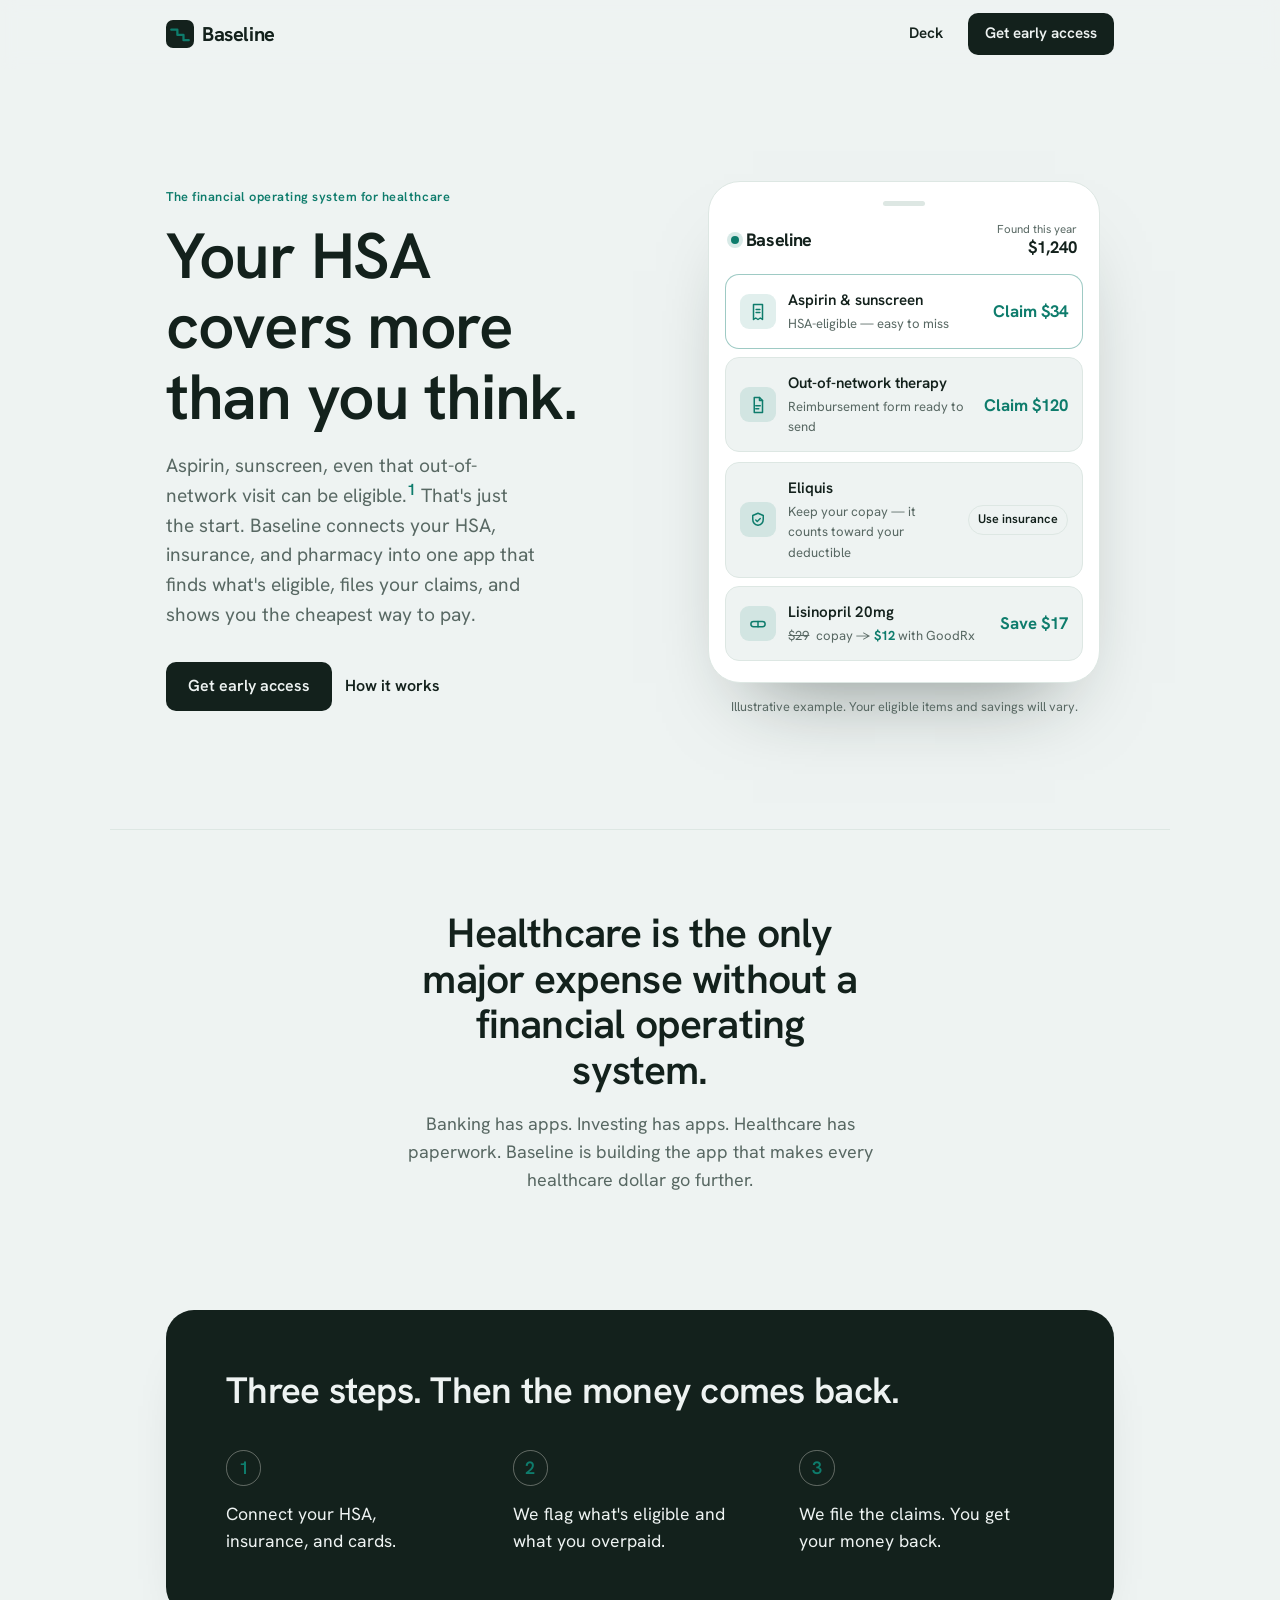
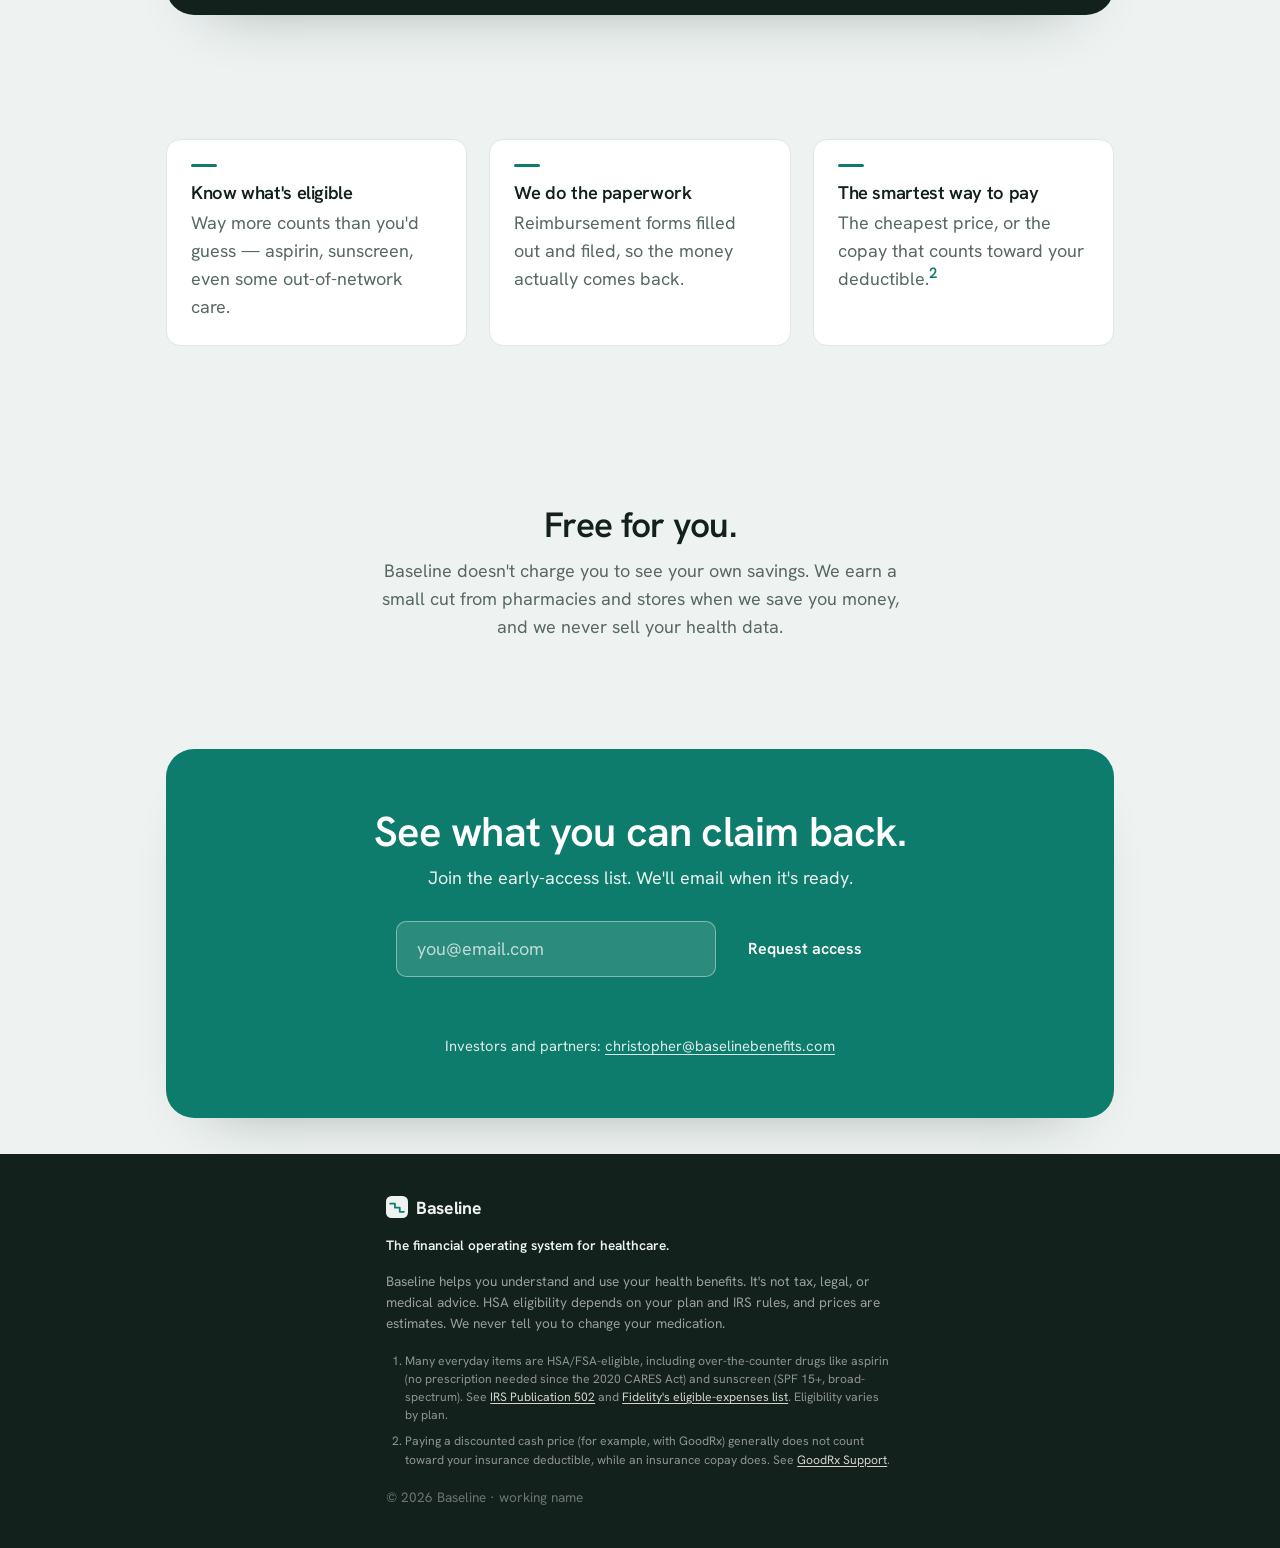
==== index.html @ b7b2441a "Add GA4 + Microsoft Clarity (home + deck) with event tracking (sign_up, cta_click, slide_view, deck_" ====
<!DOCTYPE html>
<html lang="en">
<head>
  <meta charset="UTF-8" />
  <meta name="viewport" content="width=device-width, initial-scale=1.0" />

  <!-- Google Analytics (GA4) -->
  <script async src="https://www.googletagmanager.com/gtag/js?id=G-0JN7B5VVE1"></script>
  <script>
    window.dataLayer = window.dataLayer || [];
    function gtag(){dataLayer.push(arguments);}
    gtag('js', new Date());
    gtag('config', 'G-0JN7B5VVE1');
  </script>
  <!-- Microsoft Clarity -->
  <script type="text/javascript">
    (function(c,l,a,r,i,t,y){
      c[a]=c[a]||function(){(c[a].q=c[a].q||[]).push(arguments)};
      t=l.createElement(r);t.async=1;t.src="https://www.clarity.ms/tag/"+i;
      y=l.getElementsByTagName(r)[0];y.parentNode.insertBefore(t,y);
    })(window, document, "clarity", "script", "xdabrymzb3");
  </script>

  <title>Baseline — The Financial Operating System for Healthcare</title>
  <meta name="description" content="Healthcare is the only major expense without a financial operating system. Baseline connects your HSA, insurance, and pharmacy to find what's eligible, file your claims, and show you the cheapest way to pay." />
  <meta name="theme-color" content="#13211C" />
  <meta property="og:title" content="Baseline — The Financial Operating System for Healthcare" />
  <meta property="og:description" content="Your HSA covers more than you think. Baseline makes every healthcare dollar go further." />
  <meta property="og:type" content="website" />
  <meta property="og:url" content="https://baselinebenefits.com" />
  <link rel="canonical" href="https://baselinebenefits.com" />

  <link rel="icon" href="data:image/svg+xml,%3Csvg xmlns='http://www.w3.org/2000/svg' viewBox='0 0 32 32'%3E%3Crect width='32' height='32' rx='8' fill='%2313211C'/%3E%3Cpath d='M6 11 H13 V17 H20 V23 H26' fill='none' stroke='%230E7C6C' stroke-width='2.6' stroke-linecap='round' stroke-linejoin='round'/%3E%3C/svg%3E" />

  <link rel="preconnect" href="https://fonts.googleapis.com" />
  <link rel="preconnect" href="https://fonts.gstatic.com" crossorigin />
  <link href="https://fonts.googleapis.com/css2?family=Hanken+Grotesk:wght@400;500;600;700&display=swap" rel="stylesheet" />

  <link rel="stylesheet" href="styles.css" />
</head>
<body>
  <header class="nav" id="nav">
    <div class="wrap nav__inner">
      <a class="brand" href="#top" aria-label="Baseline home">
        <svg viewBox="0 0 32 32" width="28" height="28" aria-hidden="true">
          <rect width="32" height="32" rx="8" fill="var(--ink)"/>
          <path d="M6 11 H13 V17 H20 V23 H26" fill="none" stroke="var(--accent)" stroke-width="2.6" stroke-linecap="round" stroke-linejoin="round"/>
        </svg>
        Baseline
      </a>
      <span class="nav__right">
        <a href="/deck/" class="btn btn--text">Deck</a>
        <a href="#cta" class="btn btn--solid">Get early access</a>
      </span>
    </div>
  </header>

  <main id="top">
    <!-- HERO -->
    <section class="hero wrap">
      <div class="hero__copy">
        <p class="eyebrow">The financial operating system for healthcare</p>
        <h1 class="reveal">Your HSA covers more than you think.</h1>
        <p class="lede reveal" style="--d:.08s">
          Aspirin, sunscreen, even that out-of-network visit can be eligible.<sup><a href="#n1">1</a></sup>
          That's just the start. Baseline connects your HSA, insurance, and pharmacy into one app
          that finds what's eligible, files your claims, and shows you the cheapest way to pay.
        </p>
        <div class="hero__cta reveal" style="--d:.16s">
          <a href="#cta" class="btn btn--solid">Get early access</a>
          <a href="#how" class="btn btn--text">How it works</a>
        </div>
      </div>

      <div class="hero__aside">
        <div class="phone reveal" style="--d:.12s" aria-label="The Baseline app: how it saves you money">
        <div class="phone__notch" aria-hidden="true"></div>
        <div class="phone__head">
          <span class="phone__brand"><span class="dot" aria-hidden="true"></span> Baseline</span>
          <span class="phone__saved">Found this year<b>$1,240</b></span>
        </div>
        <ul class="feed">
          <li class="fcard fcard--price">
            <span class="fcard__icon" aria-hidden="true">
              <svg viewBox="0 0 24 24" width="18" height="18" fill="none" stroke="currentColor" stroke-width="2" stroke-linecap="round" stroke-linejoin="round"><path d="M6 2 h12 v20 l-3-2 -3 2 -3-2 -3 2 z"/><line x1="9.5" y1="8.5" x2="14.5" y2="8.5"/><line x1="9.5" y1="12.5" x2="14.5" y2="12.5"/></svg>
            </span>
            <span class="fcard__body">
              <span class="fcard__title">Aspirin &amp; sunscreen</span>
              <span class="fcard__sub">HSA-eligible — easy to miss</span>
            </span>
            <span class="fcard__val">Claim $34</span>
          </li>
          <li class="fcard">
            <span class="fcard__icon" aria-hidden="true">
              <svg viewBox="0 0 24 24" width="18" height="18" fill="none" stroke="currentColor" stroke-width="2" stroke-linecap="round" stroke-linejoin="round"><path d="M7 2 h7 l4 4 v16 h-11 z"/><path d="M14 2 v4 h4"/><line x1="9" y1="13" x2="15" y2="13"/><line x1="9" y1="17" x2="13" y2="17"/></svg>
            </span>
            <span class="fcard__body">
              <span class="fcard__title">Out-of-network therapy</span>
              <span class="fcard__sub">Reimbursement form ready to send</span>
            </span>
            <span class="fcard__val">Claim $120</span>
          </li>
          <li class="fcard">
            <span class="fcard__icon" aria-hidden="true">
              <svg viewBox="0 0 24 24" width="18" height="18" fill="none" stroke="currentColor" stroke-width="2" stroke-linecap="round" stroke-linejoin="round"><path d="M12 3 l7 3 v5 c0 4.6-3 7.3-7 8 -4-0.7-7-3.4-7-8 V6 z"/><path d="M9 12 l2 2 4-4"/></svg>
            </span>
            <span class="fcard__body">
              <span class="fcard__title">Eliquis</span>
              <span class="fcard__sub">Keep your copay — it counts toward your deductible</span>
            </span>
            <span class="fcard__rec">Use insurance</span>
          </li>
          <li class="fcard">
            <span class="fcard__icon" aria-hidden="true">
              <svg viewBox="0 0 24 24" width="18" height="18" fill="none" stroke="currentColor" stroke-width="2" stroke-linecap="round" stroke-linejoin="round"><rect x="2.5" y="8.5" width="19" height="7" rx="3.5"/><line x1="12" y1="8.5" x2="12" y2="15.5"/></svg>
            </span>
            <span class="fcard__body">
              <span class="fcard__title">Lisinopril 20mg</span>
              <span class="fcard__sub"><s>$29</s> copay → <b>$12</b> with GoodRx</span>
            </span>
            <span class="fcard__val">Save $17</span>
          </li>
        </ul>
        </div>
        <p class="phone__note">Illustrative example. Your eligible items and savings will vary.</p>
      </div>
    </section>

    <!-- BIG IDEA -->
    <section class="wrap bigidea">
      <h2>Healthcare is the only major expense without a financial operating system.</h2>
      <p>Banking has apps. Investing has apps. Healthcare has paperwork. Baseline is building the app that makes every healthcare dollar go further.</p>
    </section>

    <!-- HOW -->
    <section class="band" id="how">
      <div class="wrap">
        <div class="panel panel--dark">
          <h2 class="reveal">Three steps. Then the money comes back.</h2>
          <ol class="steps">
            <li class="reveal"><span class="num">1</span><p>Connect your HSA, insurance, and cards.</p></li>
            <li class="reveal" style="--d:.08s"><span class="num">2</span><p>We flag what's eligible and what you overpaid.</p></li>
            <li class="reveal" style="--d:.16s"><span class="num">3</span><p>We file the claims. You get your money back.</p></li>
          </ol>
        </div>
      </div>
    </section>

    <!-- WHY -->
    <section class="wrap why">
      <ul class="points">
        <li class="reveal">
          <h3>Know what's eligible</h3>
          <p>Way more counts than you'd guess — aspirin, sunscreen, even some out-of-network care.</p>
        </li>
        <li class="reveal" style="--d:.08s">
          <h3>We do the paperwork</h3>
          <p>Reimbursement forms filled out and filed, so the money actually comes back.</p>
        </li>
        <li class="reveal" style="--d:.16s">
          <h3>The smartest way to pay</h3>
          <p>The cheapest price, or the copay that counts toward your deductible.<sup><a href="#n2">2</a></sup></p>
        </li>
      </ul>
    </section>

    <!-- FREE / MODEL -->
    <section class="wrap money">
      <h2>Free for you.</h2>
      <p>Baseline doesn't charge you to see your own savings. We earn a small cut from pharmacies and stores when we save you money, and we never sell your health data.</p>
    </section>

    <!-- CTA -->
    <section class="cta" id="cta">
      <div class="wrap">
        <div class="panel panel--accent">
          <h2 class="reveal">See what you can claim back.</h2>
          <p class="cta__lede reveal" style="--d:.06s">Join the early-access list. We'll email when it's ready.</p>
          <form class="cta__form reveal" style="--d:.12s" id="waitlist" novalidate>
            <label class="sr-only" for="email">Email address</label>
            <input type="email" id="email" name="email" placeholder="you@email.com" required autocomplete="email" />
            <button type="submit" class="btn btn--light">Request access</button>
          </form>
          <p class="cta__msg" id="ctaMsg" role="status" aria-live="polite"></p>
          <p class="cta__alt reveal">Investors and partners: <a href="mailto:christopher@baselinebenefits.com">christopher@baselinebenefits.com</a></p>
        </div>
      </div>
    </section>
  </main>

  <footer class="footer">
    <div class="wrap footer__inner">
      <span class="brand brand--sm">
        <svg viewBox="0 0 32 32" width="22" height="22" aria-hidden="true">
          <rect width="32" height="32" rx="8" fill="var(--paper)"/>
          <path d="M6 11 H13 V17 H20 V23 H26" fill="none" stroke="var(--accent)" stroke-width="2.6" stroke-linecap="round" stroke-linejoin="round"/>
        </svg>
        Baseline
      </span>
      <p class="footer__tag">The financial operating system for healthcare.</p>
      <p>Baseline helps you understand and use your health benefits. It's not tax, legal, or medical advice. HSA eligibility depends on your plan and IRS rules, and prices are estimates. We never tell you to change your medication.</p>
      <ol class="footer__notes">
        <li id="n1">Many everyday items are HSA/FSA-eligible, including over-the-counter drugs like aspirin (no prescription needed since the 2020 CARES Act) and sunscreen (SPF 15+, broad-spectrum). See <a href="https://www.irs.gov/publications/p502" target="_blank" rel="noopener">IRS Publication 502</a> and <a href="https://www.fidelity.com/learning-center/smart-money/hsa-and-fsa-eligible-expenses" target="_blank" rel="noopener">Fidelity's eligible-expenses list</a>. Eligibility varies by plan.</li>
        <li id="n2">Paying a discounted cash price (for example, with GoodRx) generally does not count toward your insurance deductible, while an insurance copay does. See <a href="https://support.goodrx.com/hc/en-us/articles/115004950383-Do-purchases-with-GoodRx-count-towards-my-deductible" target="_blank" rel="noopener">GoodRx Support</a>.</li>
      </ol>
      <p class="footer__legal">© 2026 Baseline · working name</p>
    </div>
  </footer>

  <script src="script.js"></script>
</body>
</html>
---- styles.css ----
/* Baseline — lean, one typeface, minimal emphasis */

:root {
  --paper: #EEF3F2;
  --card: #FFFFFF;
  --ink: #13211C;
  --muted: #586863;
  --line: #DDE7E3;
  --accent: #0E7C6C;
  --accent-2: #0A5D51;
  --maxw: 1060px;
  --gut: clamp(20px, 5vw, 56px);
  --sans: "Hanken Grotesk", -apple-system, system-ui, sans-serif;
}

*, *::before, *::after { box-sizing: border-box; margin: 0; padding: 0; }
html { scroll-behavior: smooth; -webkit-text-size-adjust: 100%; }
@media (prefers-reduced-motion: reduce) { html { scroll-behavior: auto; } }

body {
  font-family: var(--sans);
  background: var(--paper);
  color: var(--ink);
  line-height: 1.55;
  font-size: 18px;
  -webkit-font-smoothing: antialiased;
  font-feature-settings: "tnum" 1;
}

a { color: inherit; text-decoration: none; }
.wrap { width: 100%; max-width: var(--maxw); margin-inline: auto; padding-inline: var(--gut); }
.sr-only { position: absolute; width: 1px; height: 1px; overflow: hidden; clip: rect(0 0 0 0); }

h1, h2, h3 { font-weight: 600; letter-spacing: -0.02em; line-height: 1.1; }

/* buttons */
.btn {
  display: inline-flex; align-items: center; justify-content: center;
  font: inherit; font-weight: 600; font-size: 1rem;
  padding: 0.72em 1.3em; border-radius: 10px; border: 1px solid transparent;
  cursor: pointer; transition: background .2s, transform .2s, border-color .2s;
}
.btn--solid { background: var(--ink); color: var(--paper); }
.btn--solid:hover { background: var(--accent-2); }
.btn--light { background: var(--accent); color: #fff; }
.btn--light:hover { background: #0f8273; }
.btn--text { background: none; color: var(--ink); padding-inline: 0.4em; }
.btn--text:hover { color: var(--accent); }

/* nav */
.nav { position: sticky; top: 0; z-index: 20; background: rgba(238,243,242,.85); backdrop-filter: blur(8px); border-bottom: 1px solid transparent; transition: border-color .2s; }
.nav.is-stuck { border-bottom-color: var(--line); }
.nav__inner { display: flex; align-items: center; justify-content: space-between; height: 68px; }
.nav__right { display: inline-flex; align-items: center; gap: .5rem; }
.brand { display: inline-flex; align-items: center; gap: .5rem; font-weight: 700; font-size: 1.25rem; letter-spacing: -0.02em; }
.brand--sm { font-size: 1.1rem; }
.nav .btn { padding: .55em 1.05em; font-size: .95rem; }

/* hero */
.hero { display: grid; grid-template-columns: 1.05fr .95fr; gap: clamp(2rem, 5vw, 4.5rem); align-items: center; padding-block: clamp(3rem, 9vw, 7rem); }
.phone__note { text-align: center; font-size: .8rem; color: var(--muted); margin-top: .9rem; }
.hero h1 { font-size: clamp(2.4rem, 6vw, 4rem); }
.lede { font-size: 1.2rem; color: var(--muted); margin-top: 1.2rem; max-width: 34ch; }
.hero__cta { display: flex; align-items: center; gap: .4rem; margin-top: 2rem; }

/* the app, shown as a phone home screen */
.phone { max-width: 392px; margin-inline: auto; background: var(--card); border: 1px solid var(--line); border-radius: 32px; padding: 1.1rem 1rem 1.3rem; box-shadow: 0 45px 80px -45px rgba(19,33,28,.5); }
.phone__notch { width: 42px; height: 5px; border-radius: 5px; background: var(--line); margin: .1rem auto 1rem; }
.phone__head { display: flex; justify-content: space-between; align-items: center; padding: 0 .35rem 1rem; }
.phone__brand { display: inline-flex; align-items: center; gap: .45rem; font-weight: 700; letter-spacing: -.02em; }
.phone__brand .dot { width: .5rem; height: .5rem; border-radius: 50%; background: var(--accent); box-shadow: 0 0 0 4px rgba(14,124,108,.16); }
.phone__saved { display: flex; flex-direction: column; align-items: flex-end; font-size: .72rem; color: var(--muted); line-height: 1.25; }
.phone__saved b { font-size: 1.05rem; color: var(--ink); }

.feed { list-style: none; display: flex; flex-direction: column; gap: .55rem; }
.fcard { display: flex; align-items: center; gap: .8rem; padding: .85rem .9rem; border: 1px solid var(--line); border-radius: 14px; background: var(--paper); }
.fcard--price { background: var(--card); border-color: rgba(14,124,108,.4); }
.fcard__icon { flex: none; width: 2.2rem; height: 2.2rem; display: grid; place-items: center; border-radius: 9px; background: rgba(14,124,108,.12); color: var(--accent); }
.fcard__body { flex: 1; min-width: 0; }
.fcard__title { display: block; font-weight: 600; font-size: .95rem; }
.fcard__sub { display: block; font-size: .82rem; color: var(--muted); margin-top: .12rem; }
.fcard__sub s { margin-right: .25rem; }
.fcard__sub b { color: var(--accent); }
.fcard__val { flex: none; font-weight: 700; color: var(--accent); font-size: 1.05rem; }
.fcard__rec { flex: none; font-weight: 600; font-size: .78rem; color: var(--ink); border: 1px solid var(--line); border-radius: 999px; padding: .32em .7em; white-space: nowrap; }

/* contained colored panels (no full-bleed stripes) */
.panel { border-radius: 28px; padding: clamp(2rem, 5vw, 3.75rem); box-shadow: 0 30px 60px -45px rgba(19,33,28,.45); }
.panel--dark { background: var(--ink); color: var(--paper); }
.panel--accent { background: var(--accent); color: #fff; text-align: center; }

/* band (how) */
.band { padding-block: clamp(1rem, 3vw, 2.25rem); }
.band h2 { font-size: clamp(1.6rem, 3.5vw, 2.3rem); margin-bottom: 2.5rem; }
.steps { list-style: none; display: grid; grid-template-columns: repeat(3, 1fr); gap: 2rem; }
.steps li { display: flex; flex-direction: column; gap: .9rem; }
.steps .num { width: 2.2rem; height: 2.2rem; display: grid; place-items: center; border-radius: 50%; border: 1px solid rgba(245,242,236,.35); color: var(--accent); font-weight: 600; }
.steps p { font-size: 1.1rem; max-width: 22ch; }

/* why */
.why { padding-block: clamp(3rem, 7vw, 5.5rem); }
.points { list-style: none; display: grid; grid-template-columns: repeat(3, 1fr); gap: clamp(1rem, 2vw, 1.4rem); }
.points li { background: var(--card); border: 1px solid var(--line); border-radius: 14px; padding: 1.5rem 1.5rem; }
.points li::before { content: ""; display: block; width: 26px; height: 3px; border-radius: 3px; background: var(--accent); margin-bottom: 1rem; }
.points h3 { font-size: 1.15rem; margin-bottom: .4rem; }
.points p { color: var(--muted); }

/* free / model */
.money { text-align: center; padding-block: clamp(2.5rem, 6vw, 4.5rem); }
.money h2 { font-size: clamp(1.6rem, 3.5vw, 2.2rem); }
.money p { color: var(--muted); max-width: 54ch; margin: .8rem auto 0; }

/* category eyebrow + big-idea statement */
.eyebrow { font-size: .8rem; font-weight: 600; letter-spacing: .04em; color: var(--accent); margin-bottom: .9rem; }
.bigidea { text-align: center; padding-block: clamp(2.75rem, 7vw, 5rem); border-top: 1px solid var(--line); }
.bigidea h2 { font-size: clamp(1.7rem, 4vw, 2.55rem); max-width: 20ch; margin: 0 auto; line-height: 1.12; }
.bigidea p { color: var(--muted); max-width: 52ch; margin: 1.1rem auto 0; }
.footer__tag { color: var(--paper); font-weight: 600; }

/* cta */
.cta { padding-block: clamp(1rem, 3vw, 2.25rem); }
.cta h2 { font-size: clamp(1.8rem, 4vw, 2.6rem); }
.cta__lede { color: rgba(255,255,255,.9); margin-top: .6rem; }
.cta__form { display: flex; gap: .6rem; justify-content: center; flex-wrap: wrap; margin-top: 1.8rem; }
.cta__form input { font: inherit; padding: .72em 1.1em; border-radius: 10px; border: 1px solid rgba(255,255,255,.4); background: rgba(255,255,255,.12); color: #fff; width: min(320px, 80vw); }
.cta__form input::placeholder { color: rgba(255,255,255,.7); }
.cta__form input:focus { outline: none; border-color: #fff; background: rgba(255,255,255,.2); }
.cta__msg { min-height: 1.4em; margin-top: .9rem; font-size: .95rem; color: #fff; font-weight: 600; }
.cta__alt { margin-top: 1.4rem; font-size: .92rem; color: rgba(255,255,255,.85); }
.cta__alt a { text-decoration: underline; text-underline-offset: 3px; }

/* footer */
.footer { background: var(--ink); color: rgba(245,242,236,.6); padding-block: 2.5rem; }
.footer__inner { display: flex; flex-direction: column; gap: .9rem; max-width: 62ch; }
.footer .brand { color: var(--paper); }
.footer p { font-size: .85rem; }
.footer__legal { color: rgba(245,242,236,.4); }
.footer__notes { padding-left: 1.2rem; display: flex; flex-direction: column; gap: .5rem; margin: .2rem 0; }
.footer__notes li { font-size: .76rem; line-height: 1.5; color: rgba(245,242,236,.55); }
.footer__notes a { color: rgba(245,242,236,.85); text-decoration: underline; text-underline-offset: 2px; }
.footer__notes a:hover { color: #fff; }

/* footnote markers */
sup { line-height: 0; }
sup a { color: var(--accent); text-decoration: none; font-weight: 600; }
sup a:hover { text-decoration: underline; }

/* entrance: nothing animates on scroll. On load, the app feed populates like
   notifications arriving — the app "finding your money." Everything else is just present. */
.reveal { opacity: 1; }
@media (prefers-reduced-motion: no-preference) {
  .feed .fcard { opacity: 0; animation: popin .5s cubic-bezier(.2,.7,.25,1.3) forwards; }
  .feed .fcard:nth-child(1) { animation-delay: .35s; }
  .feed .fcard:nth-child(2) { animation-delay: .52s; }
  .feed .fcard:nth-child(3) { animation-delay: .69s; }
  .feed .fcard:nth-child(4) { animation-delay: .86s; }
}
@keyframes popin { from { opacity: 0; transform: scale(.95); } to { opacity: 1; transform: none; } }

/* responsive */
@media (max-width: 820px) {
  .hero { grid-template-columns: 1fr; }
  .steps { grid-template-columns: 1fr; gap: 1.4rem; }
  .steps li { flex-direction: row; align-items: center; }
  .points { grid-template-columns: 1fr; }
}
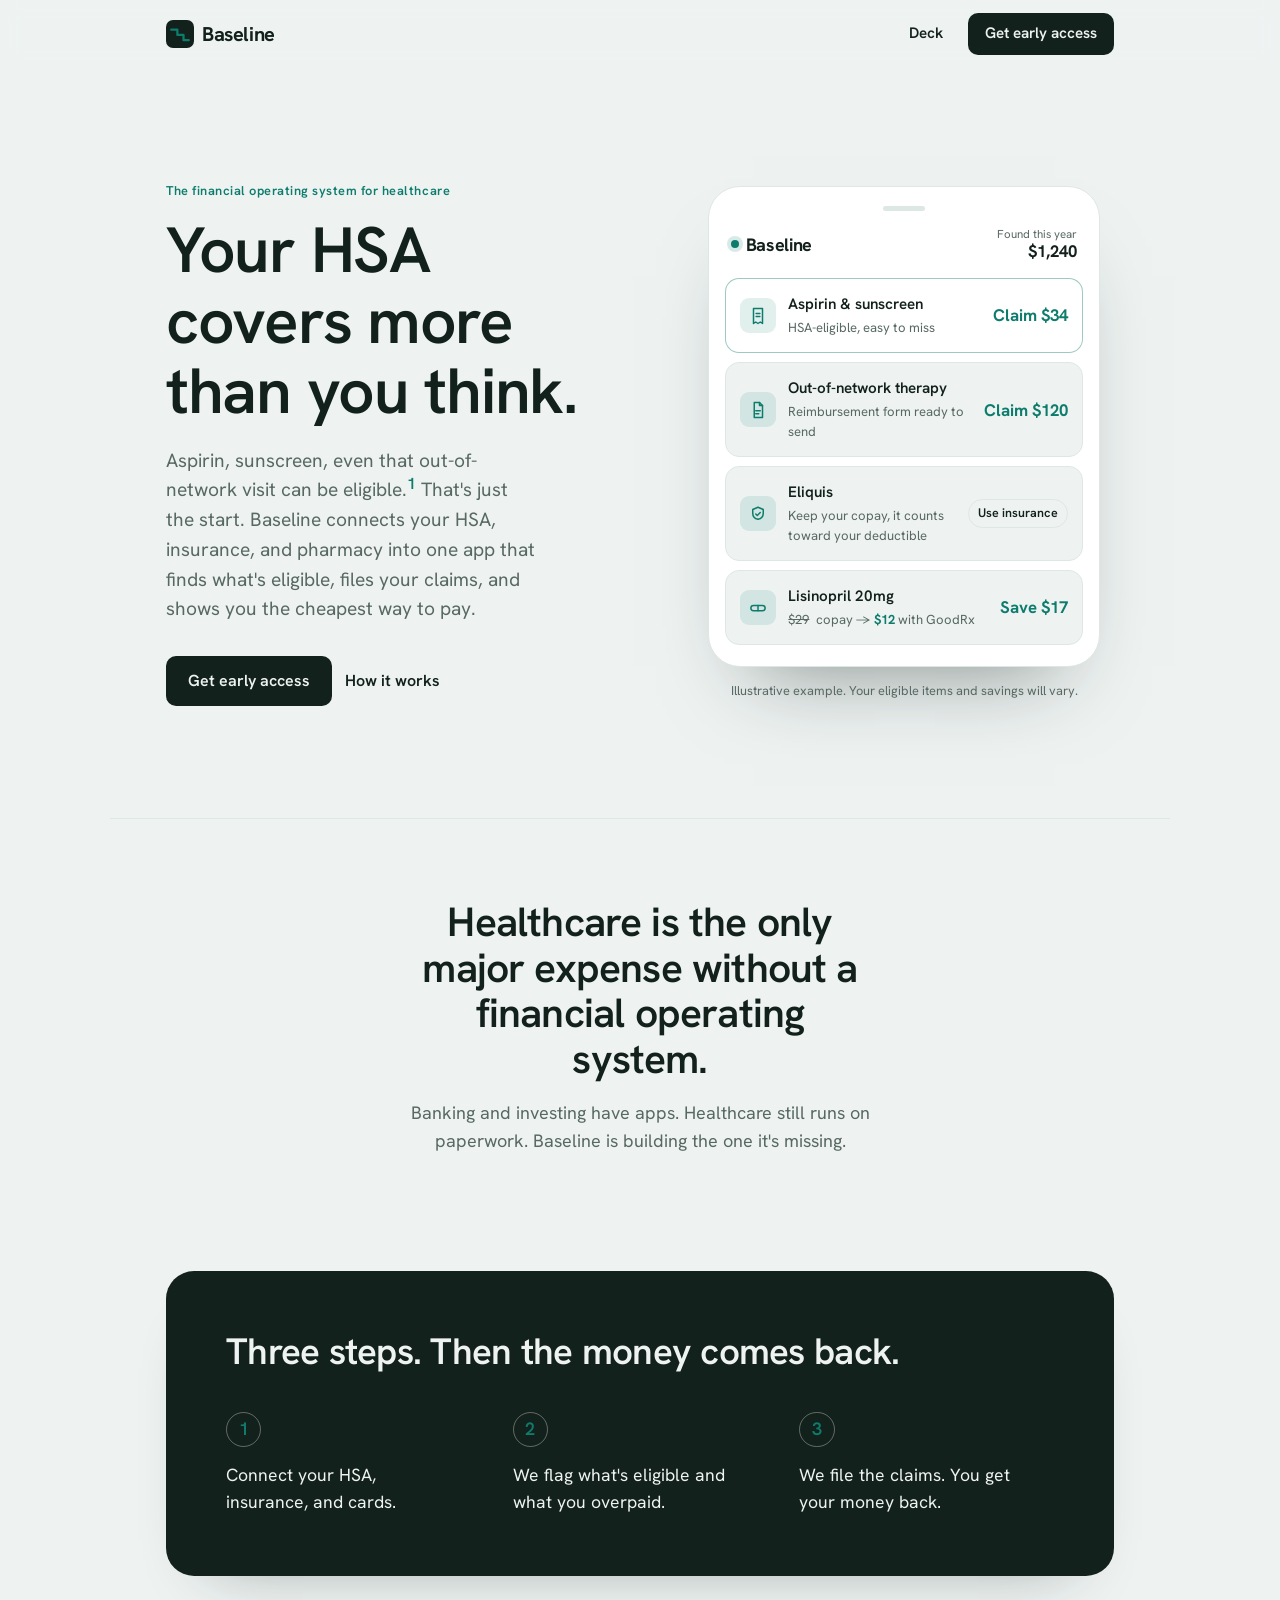
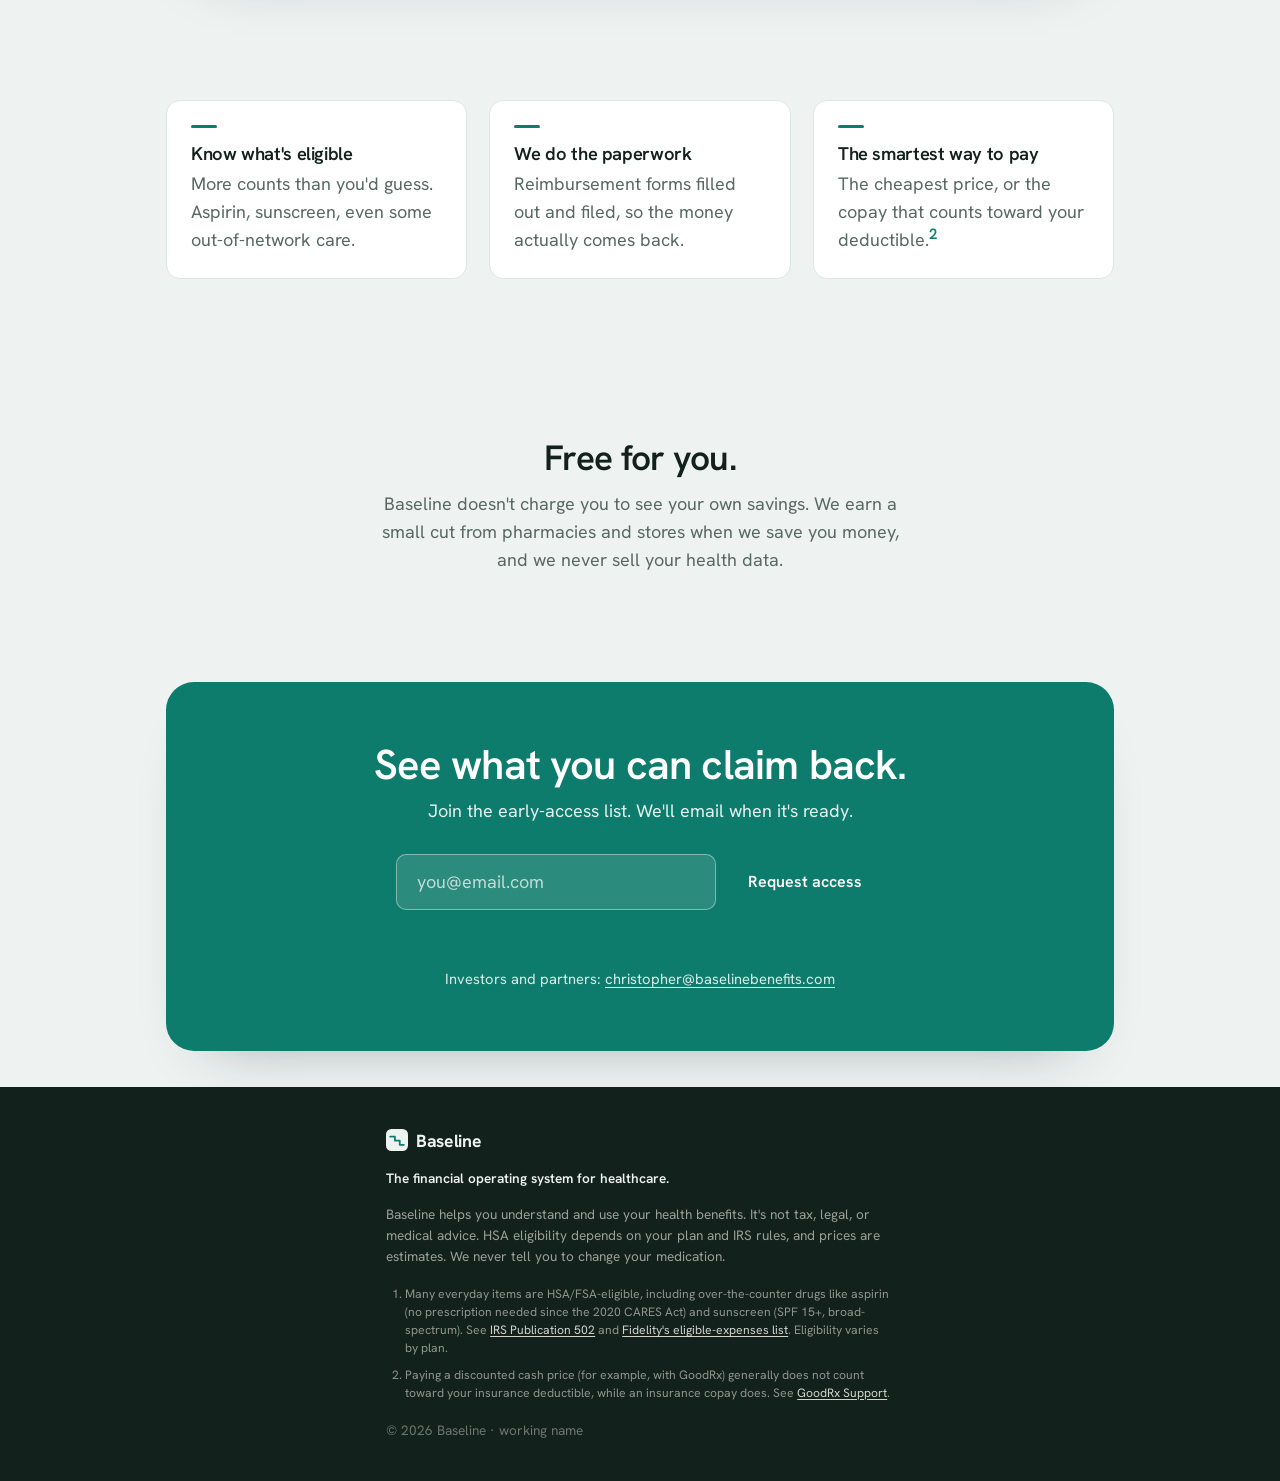
==== commit e4049995: "Copy: strip AI tells (em-dashes, 'Every X' anaphora, cross-domain/unlock jargon)" ====
--- a/index.html
+++ b/index.html
@@ -21,10 +21,10 @@
     })(window, document, "clarity", "script", "xdabrymzb3");
   </script>
 
-  <title>Baseline — The Financial Operating System for Healthcare</title>
+  <title>Baseline · The Financial Operating System for Healthcare</title>
   <meta name="description" content="Healthcare is the only major expense without a financial operating system. Baseline connects your HSA, insurance, and pharmacy to find what's eligible, file your claims, and show you the cheapest way to pay." />
   <meta name="theme-color" content="#13211C" />
-  <meta property="og:title" content="Baseline — The Financial Operating System for Healthcare" />
+  <meta property="og:title" content="Baseline · The Financial Operating System for Healthcare" />
   <meta property="og:description" content="Your HSA covers more than you think. Baseline makes every healthcare dollar go further." />
   <meta property="og:type" content="website" />
   <meta property="og:url" content="https://baselinebenefits.com" />
@@ -86,7 +86,7 @@
             </span>
             <span class="fcard__body">
               <span class="fcard__title">Aspirin &amp; sunscreen</span>
-              <span class="fcard__sub">HSA-eligible — easy to miss</span>
+              <span class="fcard__sub">HSA-eligible, easy to miss</span>
             </span>
             <span class="fcard__val">Claim $34</span>
           </li>
@@ -106,7 +106,7 @@
             </span>
             <span class="fcard__body">
               <span class="fcard__title">Eliquis</span>
-              <span class="fcard__sub">Keep your copay — it counts toward your deductible</span>
+              <span class="fcard__sub">Keep your copay, it counts toward your deductible</span>
             </span>
             <span class="fcard__rec">Use insurance</span>
           </li>
@@ -129,7 +129,7 @@
     <!-- BIG IDEA -->
     <section class="wrap bigidea">
       <h2>Healthcare is the only major expense without a financial operating system.</h2>
-      <p>Banking has apps. Investing has apps. Healthcare has paperwork. Baseline is building the app that makes every healthcare dollar go further.</p>
+      <p>Banking and investing have apps. Healthcare still runs on paperwork. Baseline is building the one it's missing.</p>
     </section>
 
     <!-- HOW -->
@@ -151,7 +151,7 @@
       <ul class="points">
         <li class="reveal">
           <h3>Know what's eligible</h3>
-          <p>Way more counts than you'd guess — aspirin, sunscreen, even some out-of-network care.</p>
+          <p>More counts than you'd guess. Aspirin, sunscreen, even some out-of-network care.</p>
         </li>
         <li class="reveal" style="--d:.08s">
           <h3>We do the paperwork</h3>
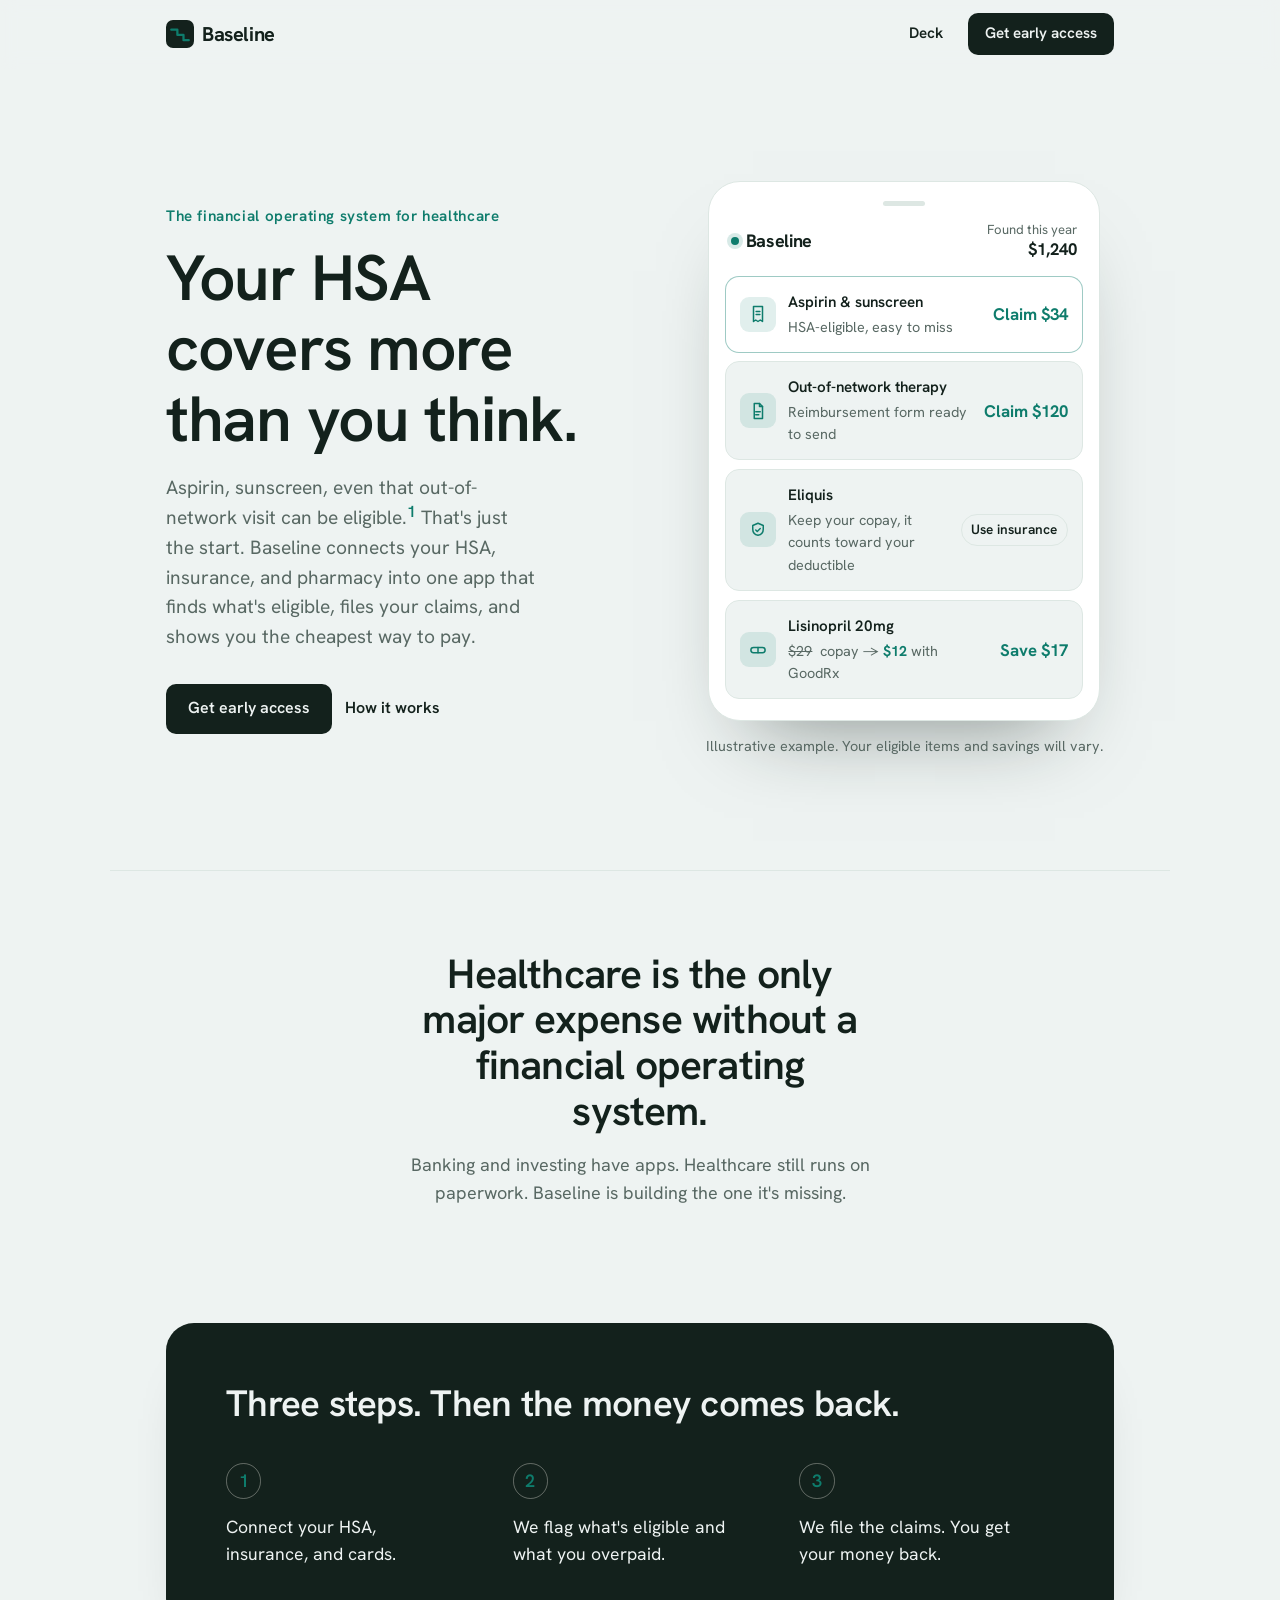
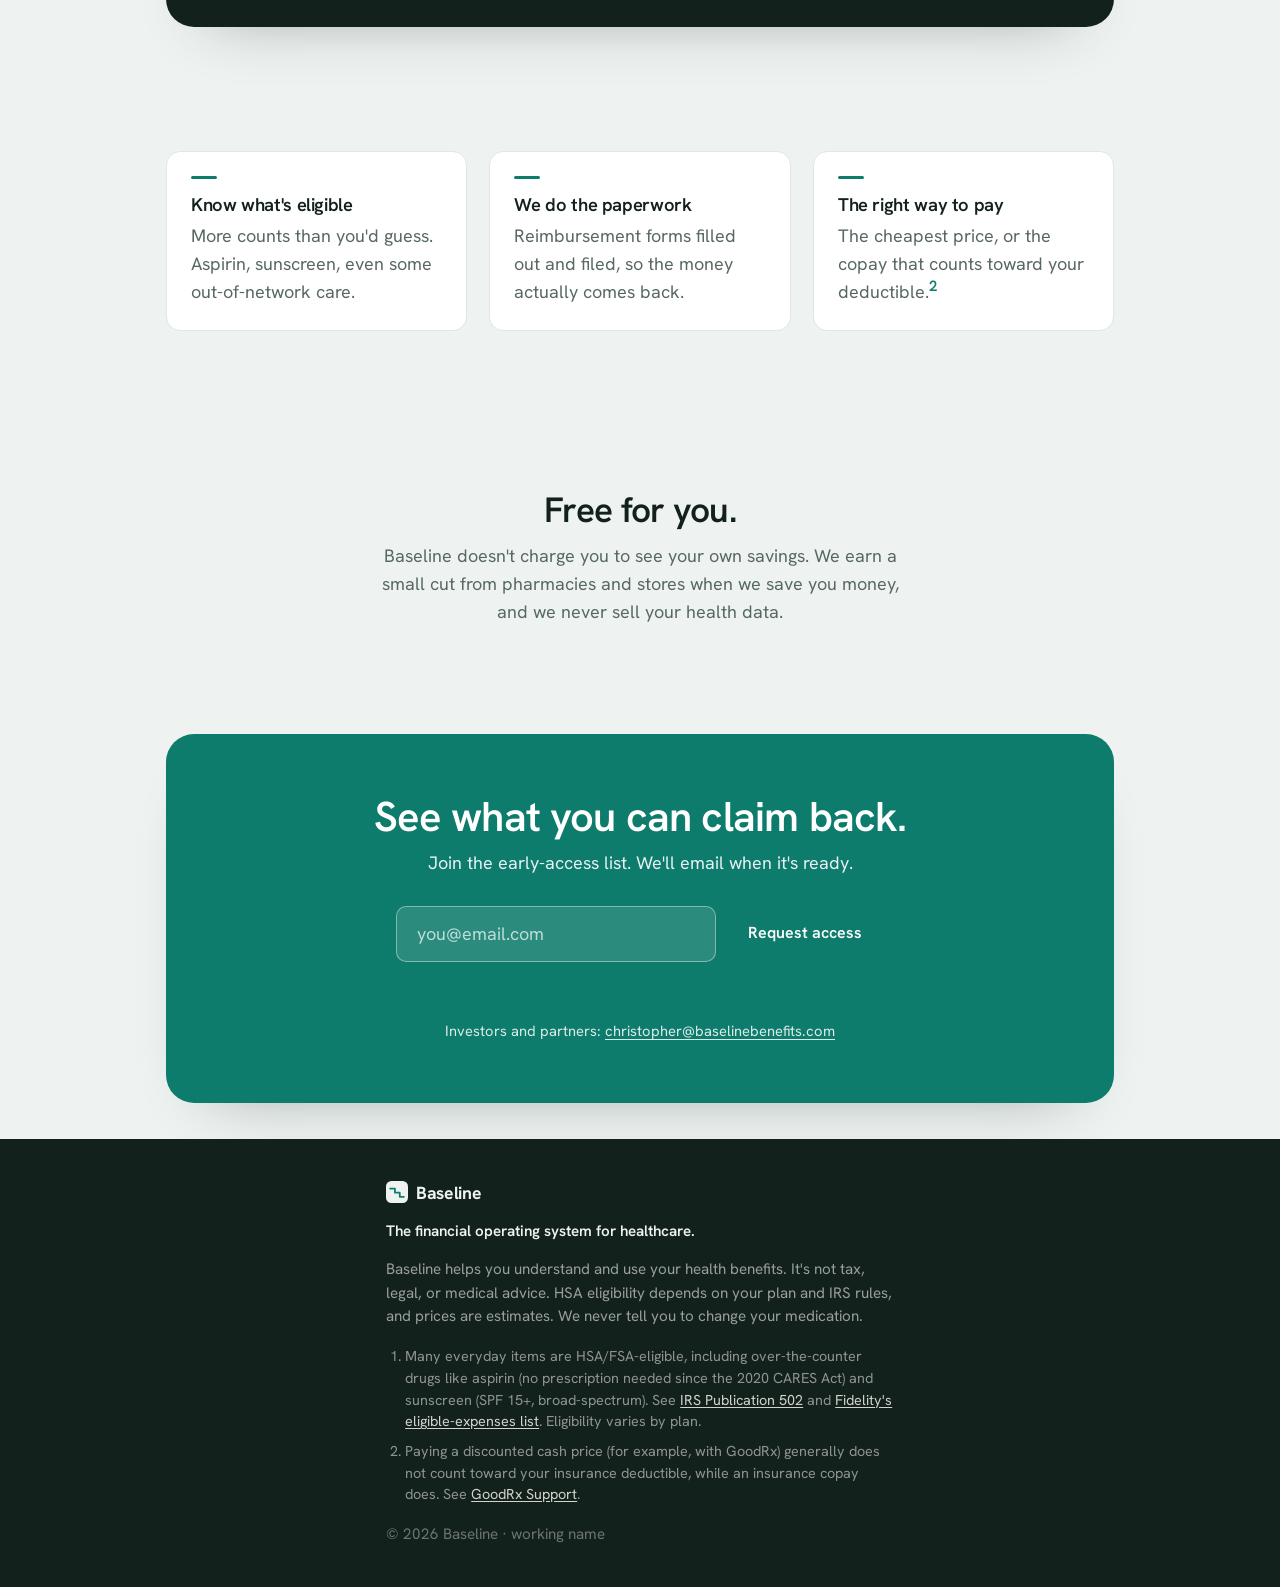
==== commit a1d60a1f: "Bump small fonts (no tiny content); replace overused words (win/smartest/proactive)" ====
--- a/index.html
+++ b/index.html
@@ -158,7 +158,7 @@
           <p>Reimbursement forms filled out and filed, so the money actually comes back.</p>
         </li>
         <li class="reveal" style="--d:.16s">
-          <h3>The smartest way to pay</h3>
+          <h3>The right way to pay</h3>
           <p>The cheapest price, or the copay that counts toward your deductible.<sup><a href="#n2">2</a></sup></p>
         </li>
       </ul>
--- a/styles.css
+++ b/styles.css
@@ -164,3 +164,12 @@
   .steps li { flex-direction: row; align-items: center; }
   .points { grid-template-columns: 1fr; }
 }
+
+/* readability: bump small content type (no content under ~13px) */
+.eyebrow { font-size: .95rem; }
+.footer p { font-size: .95rem; }
+.footer__notes li { font-size: .9rem; }
+.phone__saved { font-size: .82rem; }
+.fcard__sub { font-size: .9rem; }
+.fcard__rec { font-size: .85rem; }
+.phone__note { font-size: .9rem; }
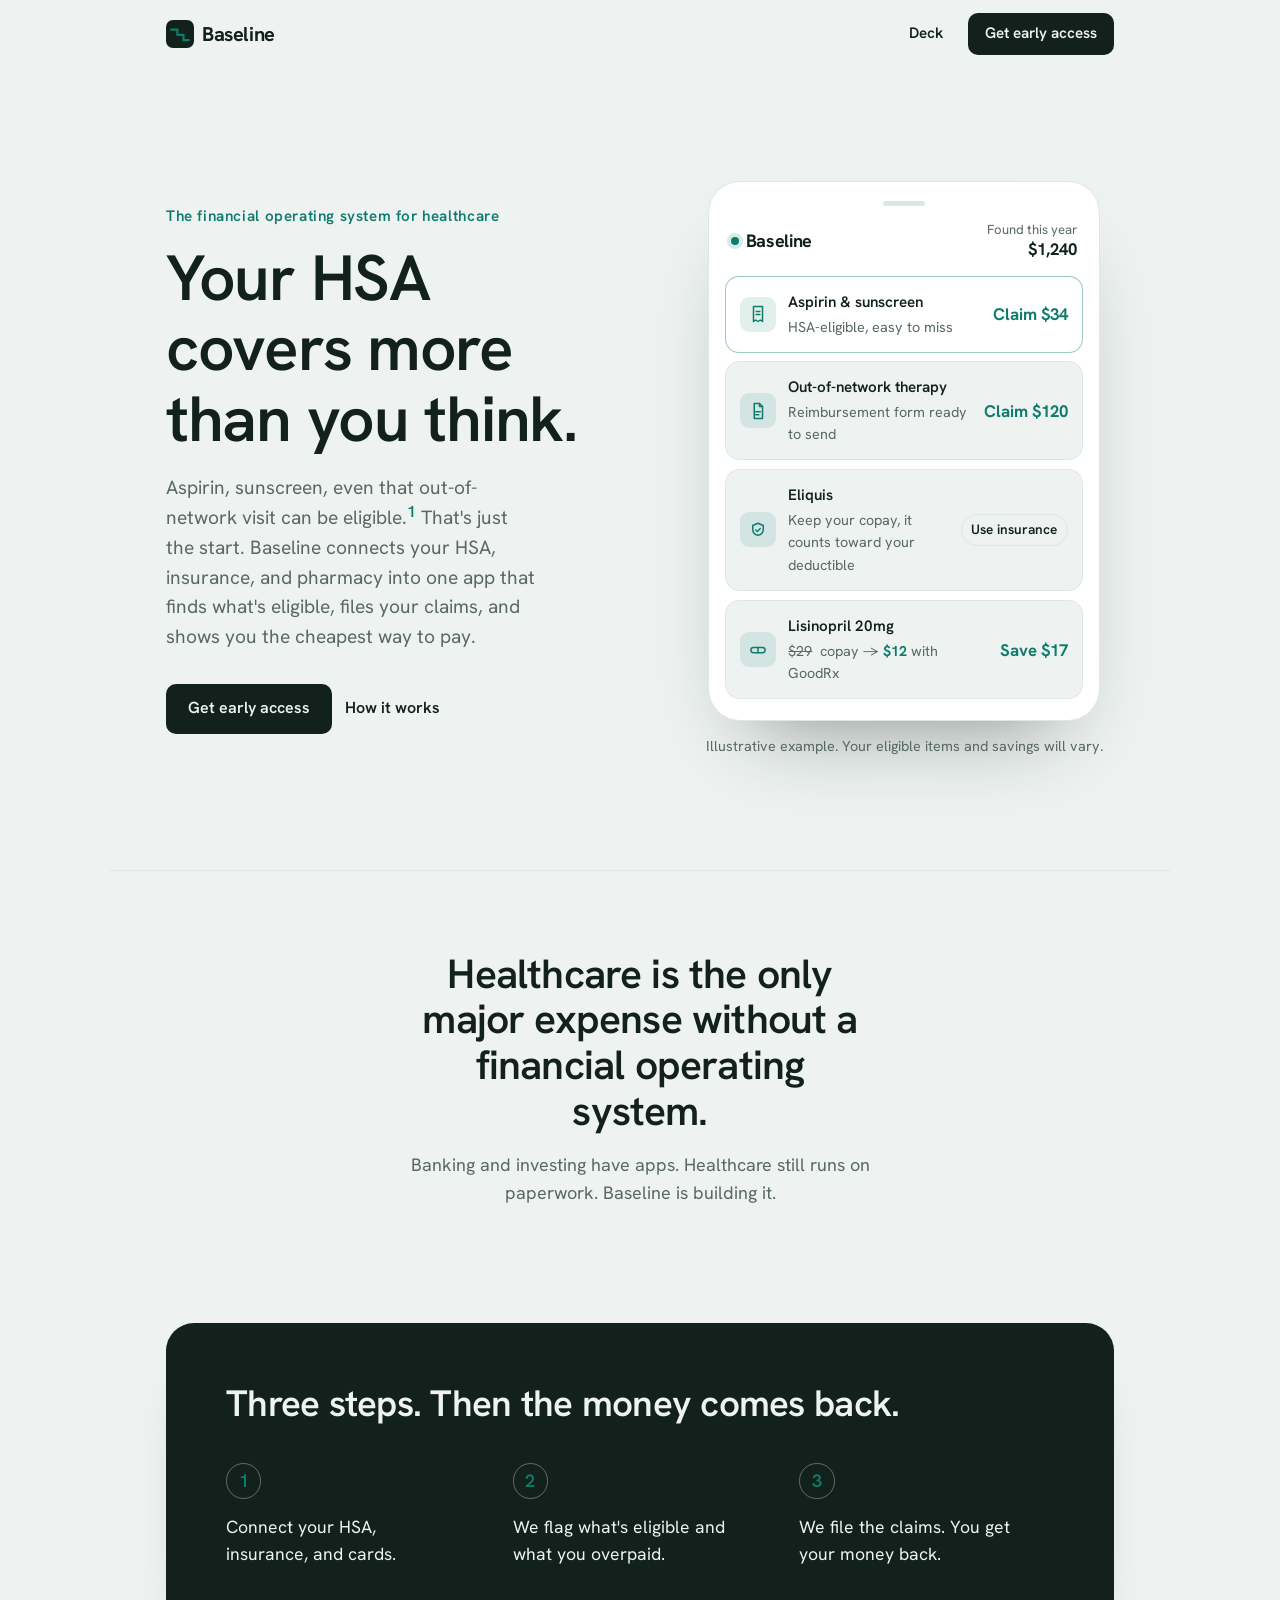
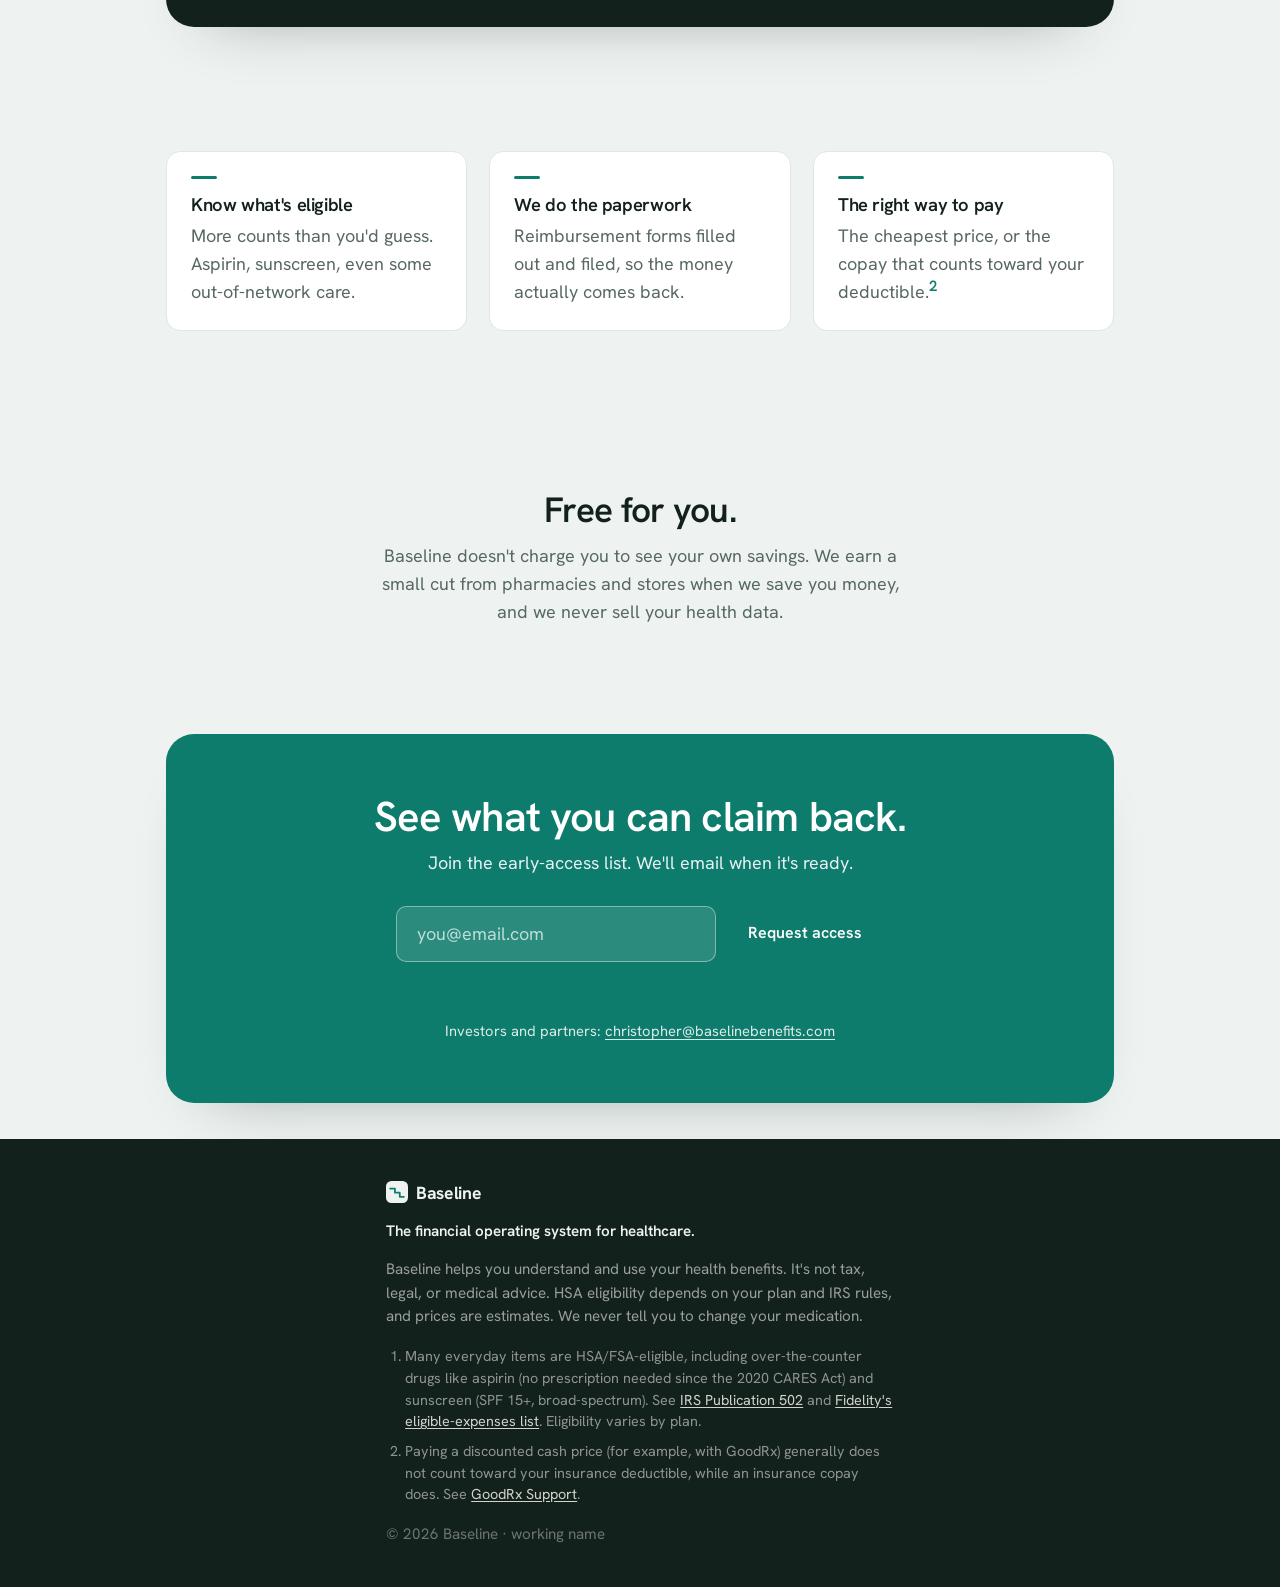
==== commit b9c6e1cd: "Deck: auto-focus so Esc/keys work without a click; precise 'Why us' line (name what we connect)" ====
--- a/index.html
+++ b/index.html
@@ -129,7 +129,7 @@
     <!-- BIG IDEA -->
     <section class="wrap bigidea">
       <h2>Healthcare is the only major expense without a financial operating system.</h2>
-      <p>Banking and investing have apps. Healthcare still runs on paperwork. Baseline is building the one it's missing.</p>
+      <p>Banking and investing have apps. Healthcare still runs on paperwork. Baseline is building it.</p>
     </section>
 
     <!-- HOW -->
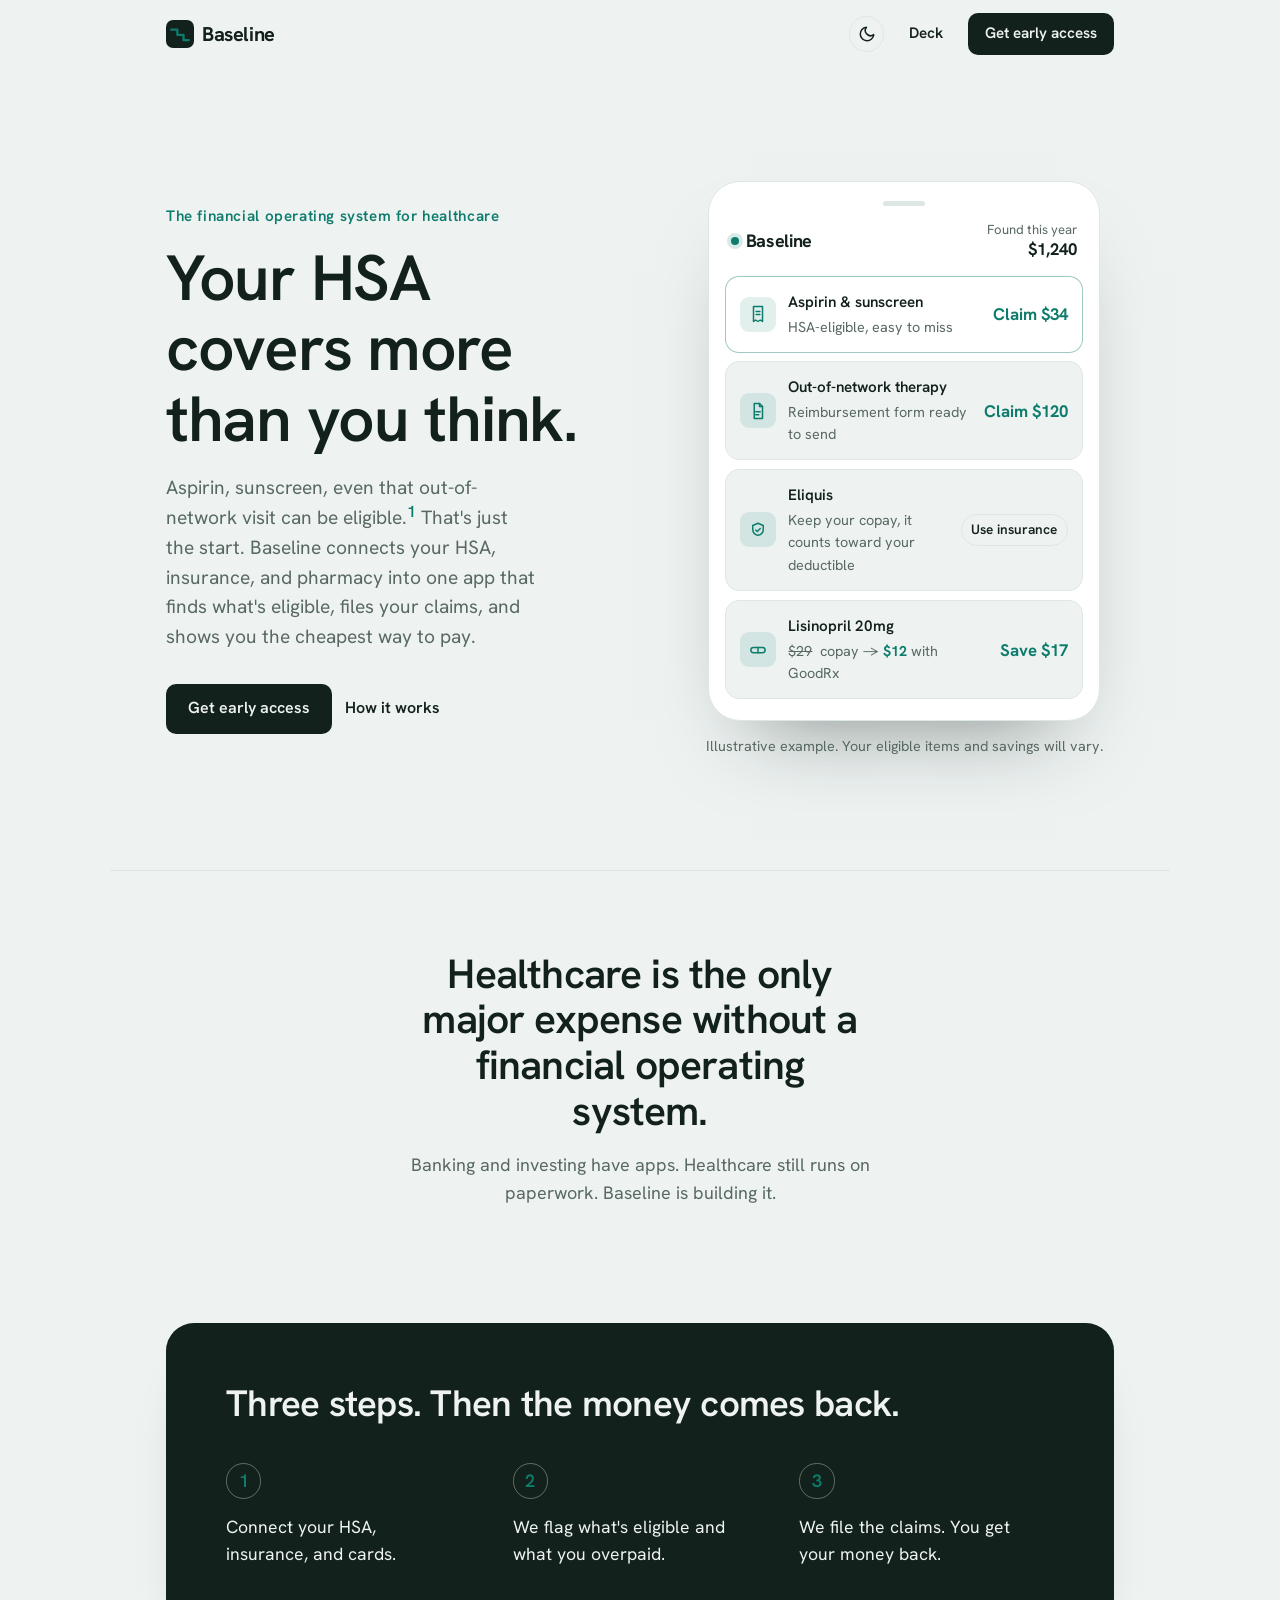
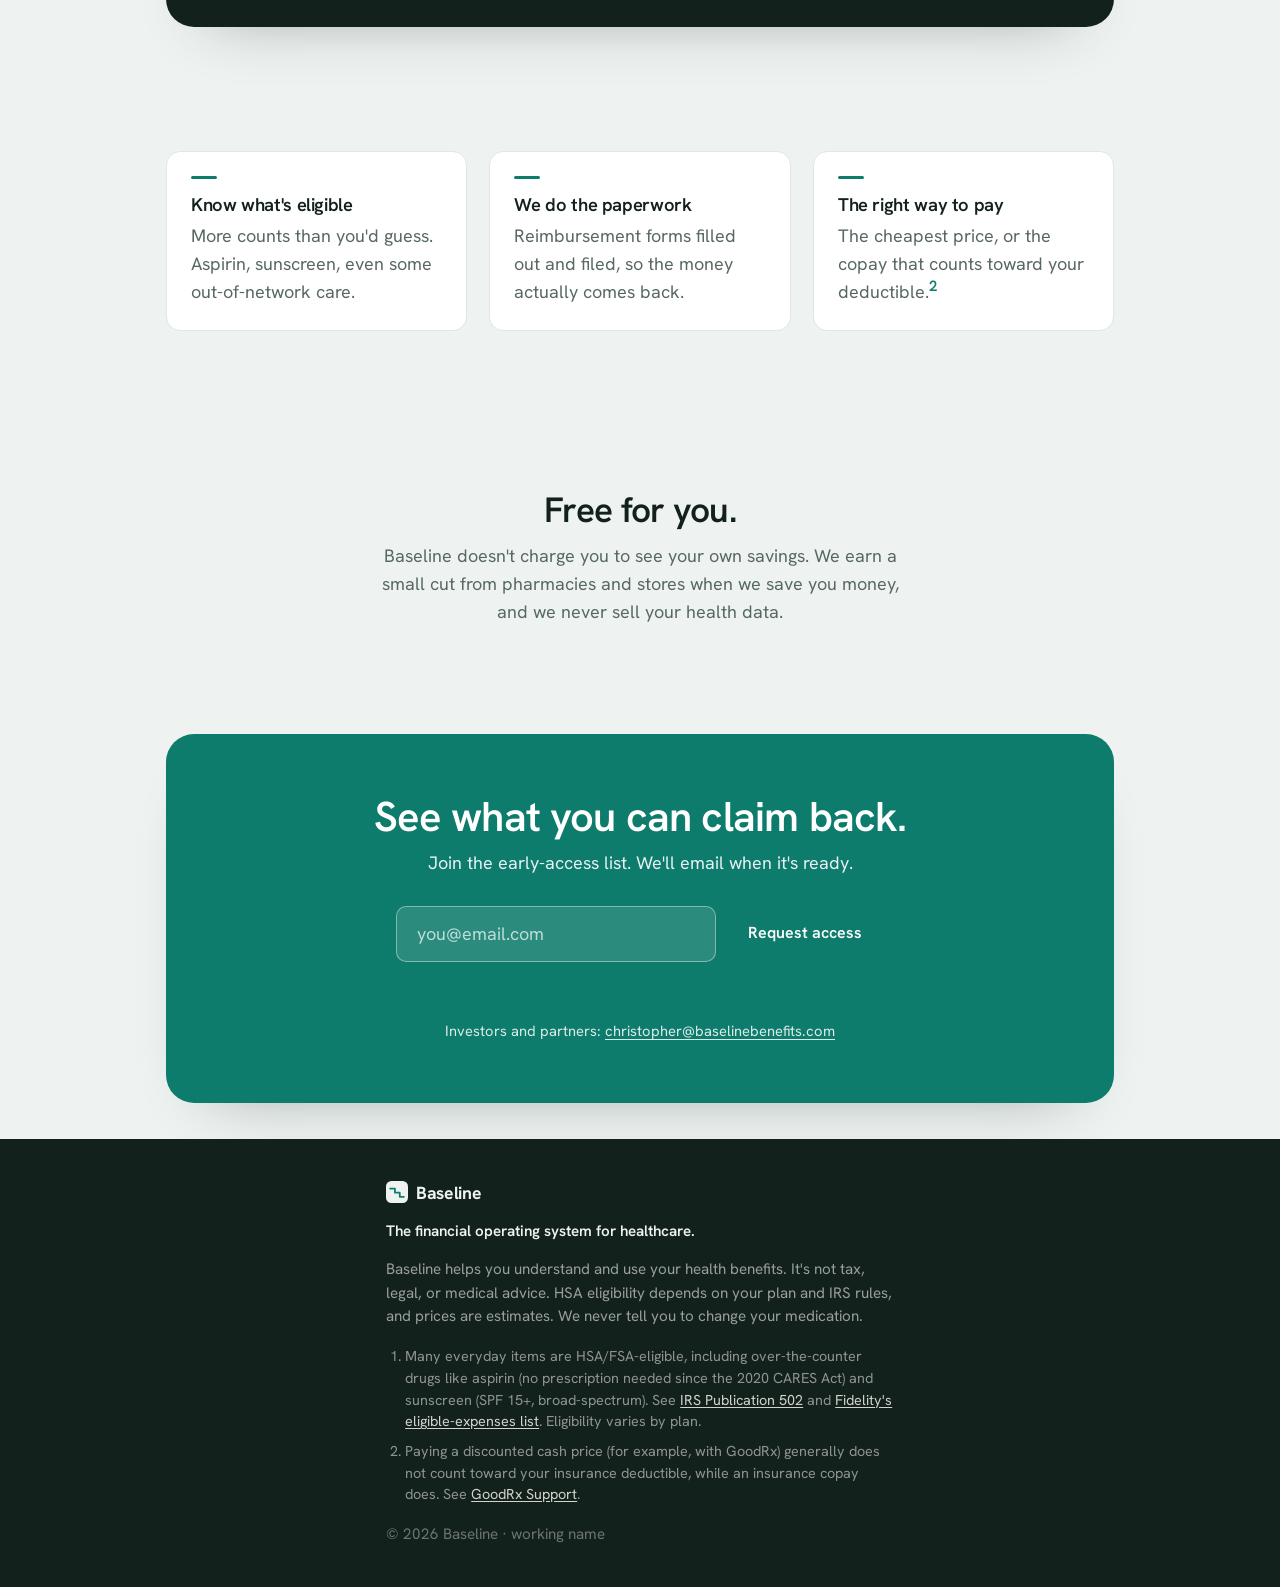
==== commit 3406d53e: "Add dark mode to home page (nav toggle, system default, persisted; deck unchanged)" ====
--- a/index.html
+++ b/index.html
@@ -36,6 +36,8 @@
   <link rel="preconnect" href="https://fonts.gstatic.com" crossorigin />
   <link href="https://fonts.googleapis.com/css2?family=Hanken+Grotesk:wght@400;500;600;700&display=swap" rel="stylesheet" />
 
+  <script>(function(){try{var t=localStorage.getItem('theme')||(matchMedia('(prefers-color-scheme: dark)').matches?'dark':'light');document.documentElement.setAttribute('data-theme',t);}catch(e){}})();</script>
+
   <link rel="stylesheet" href="styles.css" />
 </head>
 <body>
@@ -49,6 +51,10 @@
         Baseline
       </a>
       <span class="nav__right">
+        <button id="themeToggle" class="theme-toggle" type="button" aria-label="Toggle dark mode" title="Toggle theme">
+          <svg class="i-moon" viewBox="0 0 24 24" width="18" height="18" aria-hidden="true" fill="none" stroke="currentColor" stroke-width="2" stroke-linecap="round" stroke-linejoin="round"><path d="M21 12.8A9 9 0 1 1 11.2 3 7 7 0 0 0 21 12.8z"/></svg>
+          <svg class="i-sun" viewBox="0 0 24 24" width="18" height="18" aria-hidden="true" fill="none" stroke="currentColor" stroke-width="2" stroke-linecap="round" stroke-linejoin="round"><circle cx="12" cy="12" r="4"/><path d="M12 2v2M12 20v2M4.9 4.9l1.4 1.4M17.7 17.7l1.4 1.4M2 12h2M20 12h2M4.9 19.1l1.4-1.4M17.7 6.3l1.4-1.4"/></svg>
+        </button>
         <a href="/deck/" class="btn btn--text">Deck</a>
         <a href="#cta" class="btn btn--solid">Get early access</a>
       </span>
--- a/styles.css
+++ b/styles.css
@@ -173,3 +173,33 @@
 .fcard__sub { font-size: .9rem; }
 .fcard__rec { font-size: .85rem; }
 .phone__note { font-size: .9rem; }
+
+/* theme toggle button */
+.theme-toggle { display: inline-grid; place-items: center; width: 2.2rem; height: 2.2rem; border-radius: 50%; border: 1px solid var(--line); background: transparent; color: var(--ink); cursor: pointer; transition: background .2s, color .2s, border-color .2s; }
+.theme-toggle:hover { background: var(--card); color: var(--accent); border-color: var(--accent); }
+.theme-toggle .i-sun { display: none; }
+:root[data-theme="dark"] .theme-toggle .i-moon { display: none; }
+:root[data-theme="dark"] .theme-toggle .i-sun { display: block; }
+
+/* ---------- dark mode (home page) ---------- */
+:root { color-scheme: light; }
+:root[data-theme="dark"] {
+  color-scheme: dark;
+  --paper: #0f1a16;
+  --card:  #17241f;
+  --ink:   #e9f1ee;
+  --muted: #9fb2ab;
+  --line:  #2a3a33;
+  --accent: #1ab598;
+  --accent-2: #149a80;
+}
+/* components that used --ink as a dark surface, retuned for a dark page */
+:root[data-theme="dark"] .nav { background: rgba(15,26,22,.85); }
+:root[data-theme="dark"] .panel--dark { background: var(--card); color: var(--ink); }
+:root[data-theme="dark"] .footer { background: #0b1310; color: rgba(233,241,238,.6); }
+:root[data-theme="dark"] .footer .brand,
+:root[data-theme="dark"] .footer__tag { color: var(--ink); }
+:root[data-theme="dark"] .footer rect { fill: var(--ink); }
+:root[data-theme="dark"] .footer__notes li { color: rgba(233,241,238,.5); }
+:root[data-theme="dark"] .footer__notes a { color: rgba(233,241,238,.85); }
+:root[data-theme="dark"] .btn--solid:hover { background: var(--accent); color: #06120e; }
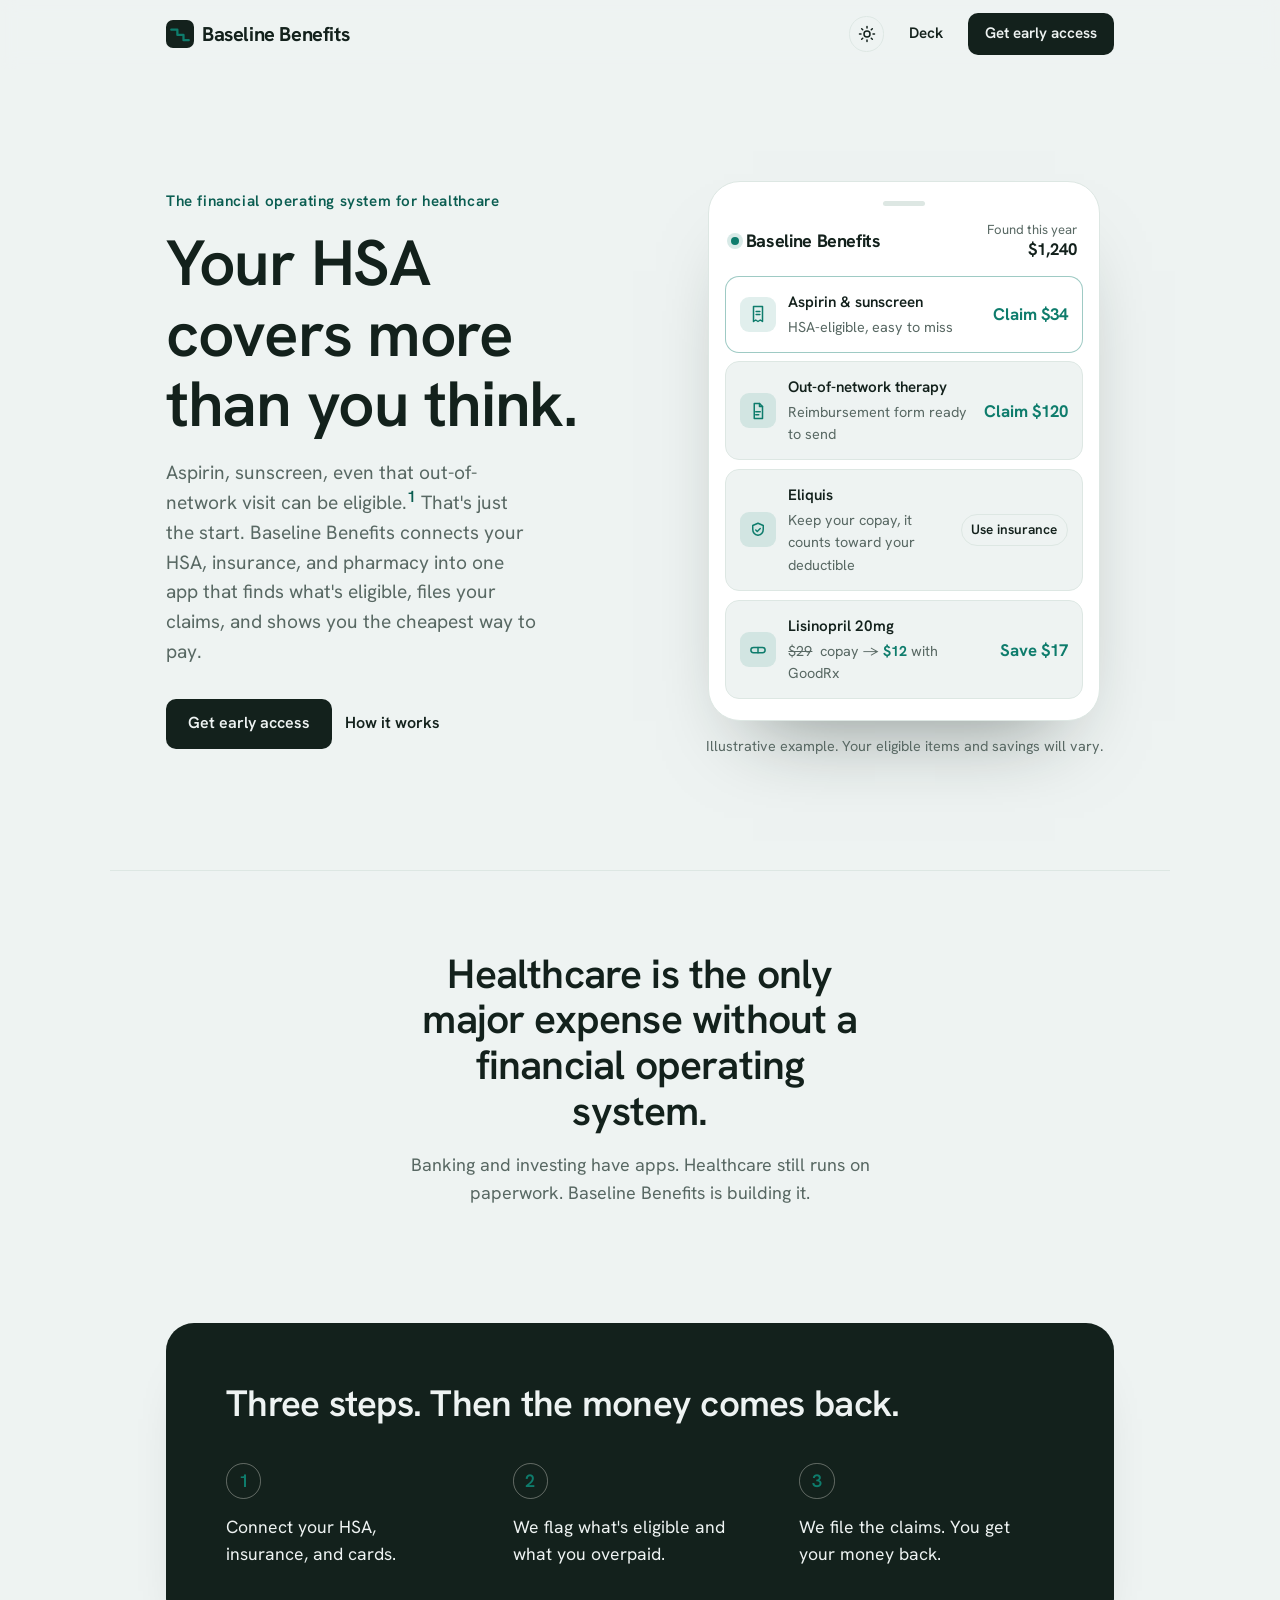
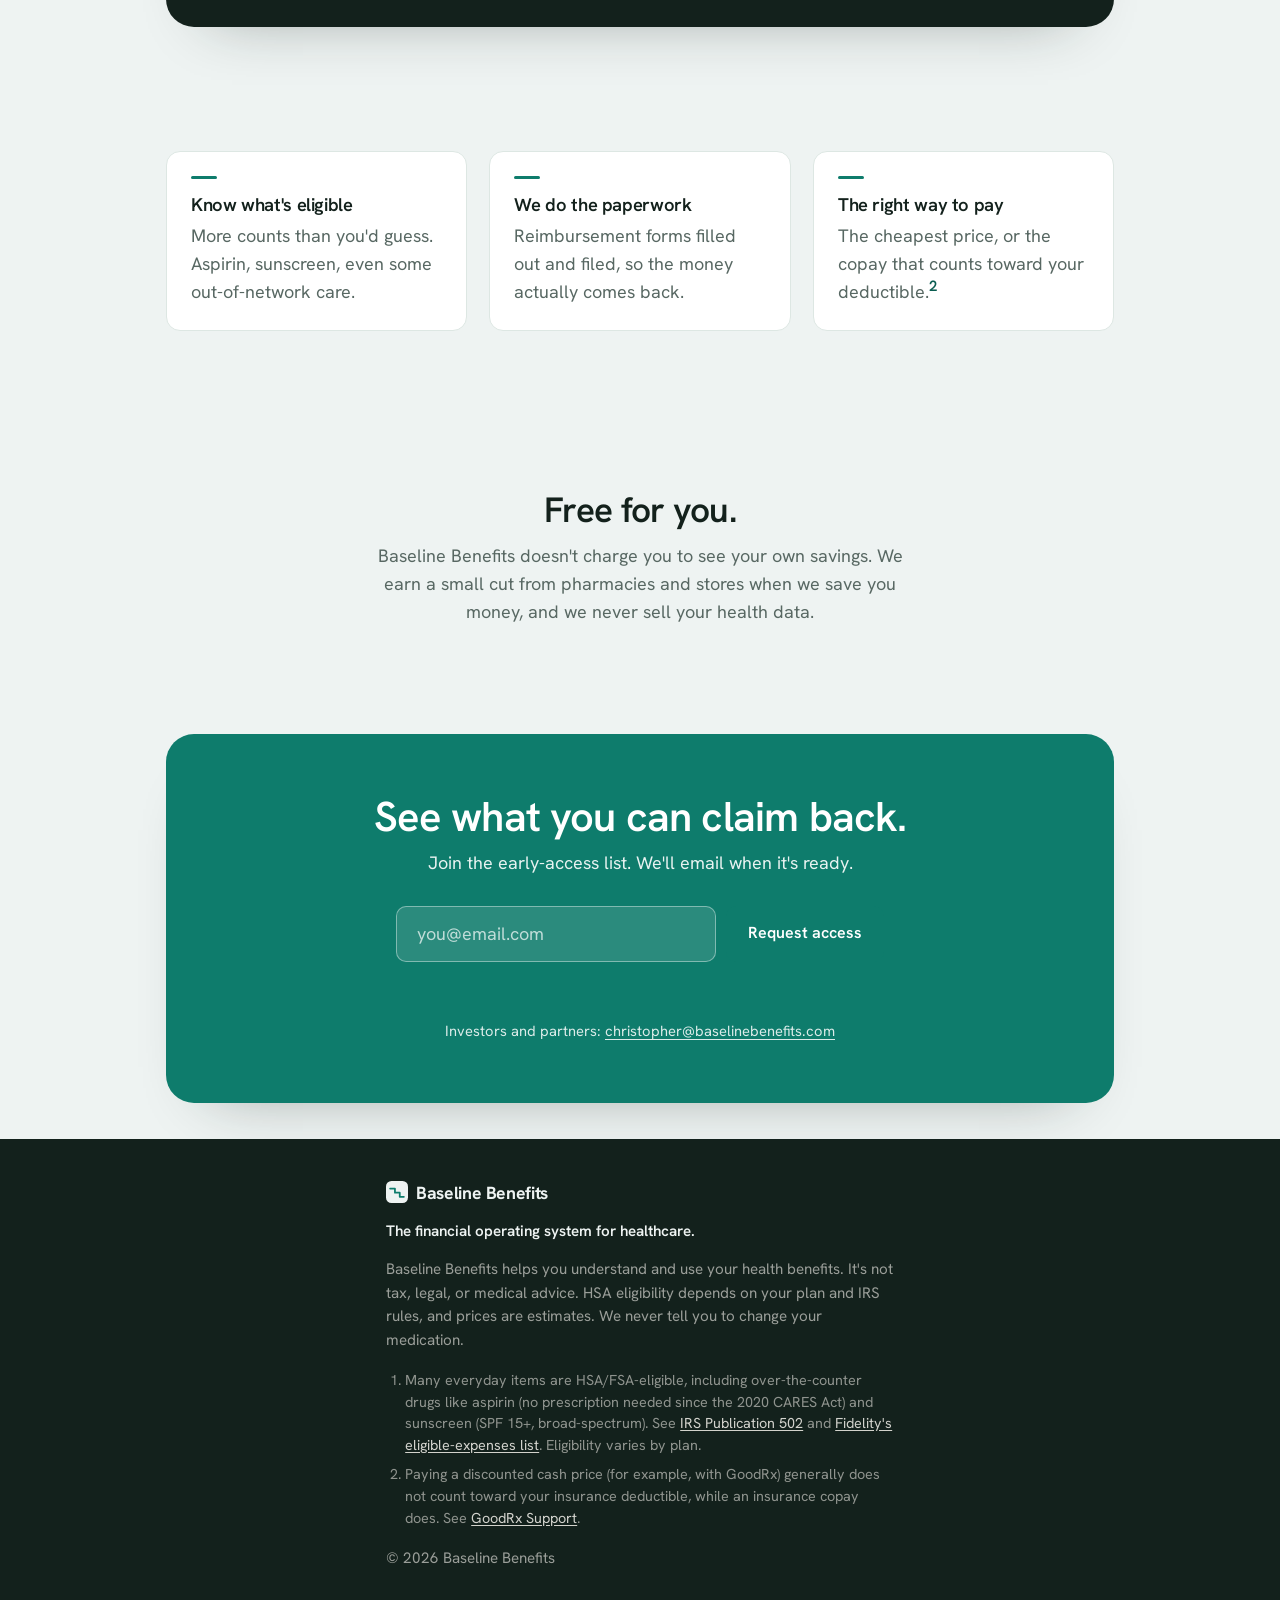
==== commit 10d65bd6: "Rename to Baseline Benefits; WCAG 2.1 AA pass (contrast, focus, skip link, labels); theme icon = cur" ====
--- a/index.html
+++ b/index.html
@@ -21,11 +21,11 @@
     })(window, document, "clarity", "script", "xdabrymzb3");
   </script>
 
-  <title>Baseline · The Financial Operating System for Healthcare</title>
-  <meta name="description" content="Healthcare is the only major expense without a financial operating system. Baseline connects your HSA, insurance, and pharmacy to find what's eligible, file your claims, and show you the cheapest way to pay." />
+  <title>Baseline Benefits · The Financial Operating System for Healthcare</title>
+  <meta name="description" content="Healthcare is the only major expense without a financial operating system. Baseline Benefits connects your HSA, insurance, and pharmacy to find what's eligible, file your claims, and show you the cheapest way to pay." />
   <meta name="theme-color" content="#13211C" />
-  <meta property="og:title" content="Baseline · The Financial Operating System for Healthcare" />
-  <meta property="og:description" content="Your HSA covers more than you think. Baseline makes every healthcare dollar go further." />
+  <meta property="og:title" content="Baseline Benefits · The Financial Operating System for Healthcare" />
+  <meta property="og:description" content="Your HSA covers more than you think. Baseline Benefits makes every healthcare dollar go further." />
   <meta property="og:type" content="website" />
   <meta property="og:url" content="https://baselinebenefits.com" />
   <link rel="canonical" href="https://baselinebenefits.com" />
@@ -41,14 +41,15 @@
   <link rel="stylesheet" href="styles.css" />
 </head>
 <body>
+  <a class="skip-link" href="#top">Skip to content</a>
   <header class="nav" id="nav">
     <div class="wrap nav__inner">
-      <a class="brand" href="#top" aria-label="Baseline home">
+      <a class="brand" href="#top" aria-label="Baseline Benefits home">
         <svg viewBox="0 0 32 32" width="28" height="28" aria-hidden="true">
           <rect width="32" height="32" rx="8" fill="var(--ink)"/>
           <path d="M6 11 H13 V17 H20 V23 H26" fill="none" stroke="var(--accent)" stroke-width="2.6" stroke-linecap="round" stroke-linejoin="round"/>
         </svg>
-        Baseline
+        Baseline Benefits
       </a>
       <span class="nav__right">
         <button id="themeToggle" class="theme-toggle" type="button" aria-label="Toggle dark mode" title="Toggle theme">
@@ -61,7 +62,7 @@
     </div>
   </header>
 
-  <main id="top">
+  <main id="top" tabindex="-1">
     <!-- HERO -->
     <section class="hero wrap">
       <div class="hero__copy">
@@ -69,7 +70,7 @@
         <h1 class="reveal">Your HSA covers more than you think.</h1>
         <p class="lede reveal" style="--d:.08s">
           Aspirin, sunscreen, even that out-of-network visit can be eligible.<sup><a href="#n1">1</a></sup>
-          That's just the start. Baseline connects your HSA, insurance, and pharmacy into one app
+          That's just the start. Baseline Benefits connects your HSA, insurance, and pharmacy into one app
           that finds what's eligible, files your claims, and shows you the cheapest way to pay.
         </p>
         <div class="hero__cta reveal" style="--d:.16s">
@@ -79,10 +80,10 @@
       </div>
 
       <div class="hero__aside">
-        <div class="phone reveal" style="--d:.12s" aria-label="The Baseline app: how it saves you money">
+        <div class="phone reveal" style="--d:.12s" aria-label="The Baseline Benefits app: how it saves you money">
         <div class="phone__notch" aria-hidden="true"></div>
         <div class="phone__head">
-          <span class="phone__brand"><span class="dot" aria-hidden="true"></span> Baseline</span>
+          <span class="phone__brand"><span class="dot" aria-hidden="true"></span> Baseline Benefits</span>
           <span class="phone__saved">Found this year<b>$1,240</b></span>
         </div>
         <ul class="feed">
@@ -135,7 +136,7 @@
     <!-- BIG IDEA -->
     <section class="wrap bigidea">
       <h2>Healthcare is the only major expense without a financial operating system.</h2>
-      <p>Banking and investing have apps. Healthcare still runs on paperwork. Baseline is building it.</p>
+      <p>Banking and investing have apps. Healthcare still runs on paperwork. Baseline Benefits is building it.</p>
     </section>
 
     <!-- HOW -->
@@ -173,7 +174,7 @@
     <!-- FREE / MODEL -->
     <section class="wrap money">
       <h2>Free for you.</h2>
-      <p>Baseline doesn't charge you to see your own savings. We earn a small cut from pharmacies and stores when we save you money, and we never sell your health data.</p>
+      <p>Baseline Benefits doesn't charge you to see your own savings. We earn a small cut from pharmacies and stores when we save you money, and we never sell your health data.</p>
     </section>
 
     <!-- CTA -->
@@ -201,15 +202,15 @@
           <rect width="32" height="32" rx="8" fill="var(--paper)"/>
           <path d="M6 11 H13 V17 H20 V23 H26" fill="none" stroke="var(--accent)" stroke-width="2.6" stroke-linecap="round" stroke-linejoin="round"/>
         </svg>
-        Baseline
+        Baseline Benefits
       </span>
       <p class="footer__tag">The financial operating system for healthcare.</p>
-      <p>Baseline helps you understand and use your health benefits. It's not tax, legal, or medical advice. HSA eligibility depends on your plan and IRS rules, and prices are estimates. We never tell you to change your medication.</p>
+      <p>Baseline Benefits helps you understand and use your health benefits. It's not tax, legal, or medical advice. HSA eligibility depends on your plan and IRS rules, and prices are estimates. We never tell you to change your medication.</p>
       <ol class="footer__notes">
         <li id="n1">Many everyday items are HSA/FSA-eligible, including over-the-counter drugs like aspirin (no prescription needed since the 2020 CARES Act) and sunscreen (SPF 15+, broad-spectrum). See <a href="https://www.irs.gov/publications/p502" target="_blank" rel="noopener">IRS Publication 502</a> and <a href="https://www.fidelity.com/learning-center/smart-money/hsa-and-fsa-eligible-expenses" target="_blank" rel="noopener">Fidelity's eligible-expenses list</a>. Eligibility varies by plan.</li>
         <li id="n2">Paying a discounted cash price (for example, with GoodRx) generally does not count toward your insurance deductible, while an insurance copay does. See <a href="https://support.goodrx.com/hc/en-us/articles/115004950383-Do-purchases-with-GoodRx-count-towards-my-deductible" target="_blank" rel="noopener">GoodRx Support</a>.</li>
       </ol>
-      <p class="footer__legal">© 2026 Baseline · working name</p>
+      <p class="footer__legal">© 2026 Baseline Benefits</p>
     </div>
   </footer>
 
--- a/styles.css
+++ b/styles.css
@@ -177,9 +177,10 @@
 /* theme toggle button */
 .theme-toggle { display: inline-grid; place-items: center; width: 2.2rem; height: 2.2rem; border-radius: 50%; border: 1px solid var(--line); background: transparent; color: var(--ink); cursor: pointer; transition: background .2s, color .2s, border-color .2s; }
 .theme-toggle:hover { background: var(--card); color: var(--accent); border-color: var(--accent); }
-.theme-toggle .i-sun { display: none; }
-:root[data-theme="dark"] .theme-toggle .i-moon { display: none; }
-:root[data-theme="dark"] .theme-toggle .i-sun { display: block; }
+.theme-toggle .i-moon { display: none; }
+.theme-toggle .i-sun { display: block; }
+:root[data-theme="dark"] .theme-toggle .i-sun { display: none; }
+:root[data-theme="dark"] .theme-toggle .i-moon { display: block; }
 
 /* ---------- dark mode (home page) ---------- */
 :root { color-scheme: light; }
@@ -203,3 +204,27 @@
 :root[data-theme="dark"] .footer__notes li { color: rgba(233,241,238,.5); }
 :root[data-theme="dark"] .footer__notes a { color: rgba(233,241,238,.85); }
 :root[data-theme="dark"] .btn--solid:hover { background: var(--accent); color: #06120e; }
+
+/* ---------- accessibility (WCAG 2.1 AA) ---------- */
+:root { --accent-text: #0a5d51; }                          /* accessible teal for small text on light */
+:root[data-theme="dark"] {
+  --accent: #0E7C6C; --accent-2: #0A5D51;                  /* keep accent dark so white text on it passes */
+  --accent-text: #2bbfa3;                                  /* brighter teal for small text on dark */
+}
+.eyebrow { color: var(--accent-text); }
+sup a { color: var(--accent-text); }
+.footer__legal { color: rgba(245,242,236,.6); }            /* was .4 (failed contrast) */
+:root[data-theme="dark"] .footer__notes li { color: rgba(233,241,238,.66); }
+:root[data-theme="dark"] .btn--solid:hover { color: #fff; }
+
+/* visible keyboard focus (WCAG 2.4.7) */
+a:focus-visible, button:focus-visible, input:focus-visible, .theme-toggle:focus-visible {
+  outline: 2px solid var(--accent-text); outline-offset: 2px; border-radius: 4px;
+}
+
+/* skip link (WCAG 2.4.1) */
+.skip-link { position: absolute; left: -9999px; top: 0; z-index: 200; background: var(--ink); color: var(--paper); padding: .7em 1.1em; border-radius: 0 0 8px 0; font-weight: 600; text-decoration: none; }
+.skip-link:focus { left: 0; }
+
+/* honor reduced-motion */
+@media (prefers-reduced-motion: reduce) { html { scroll-behavior: auto; } }
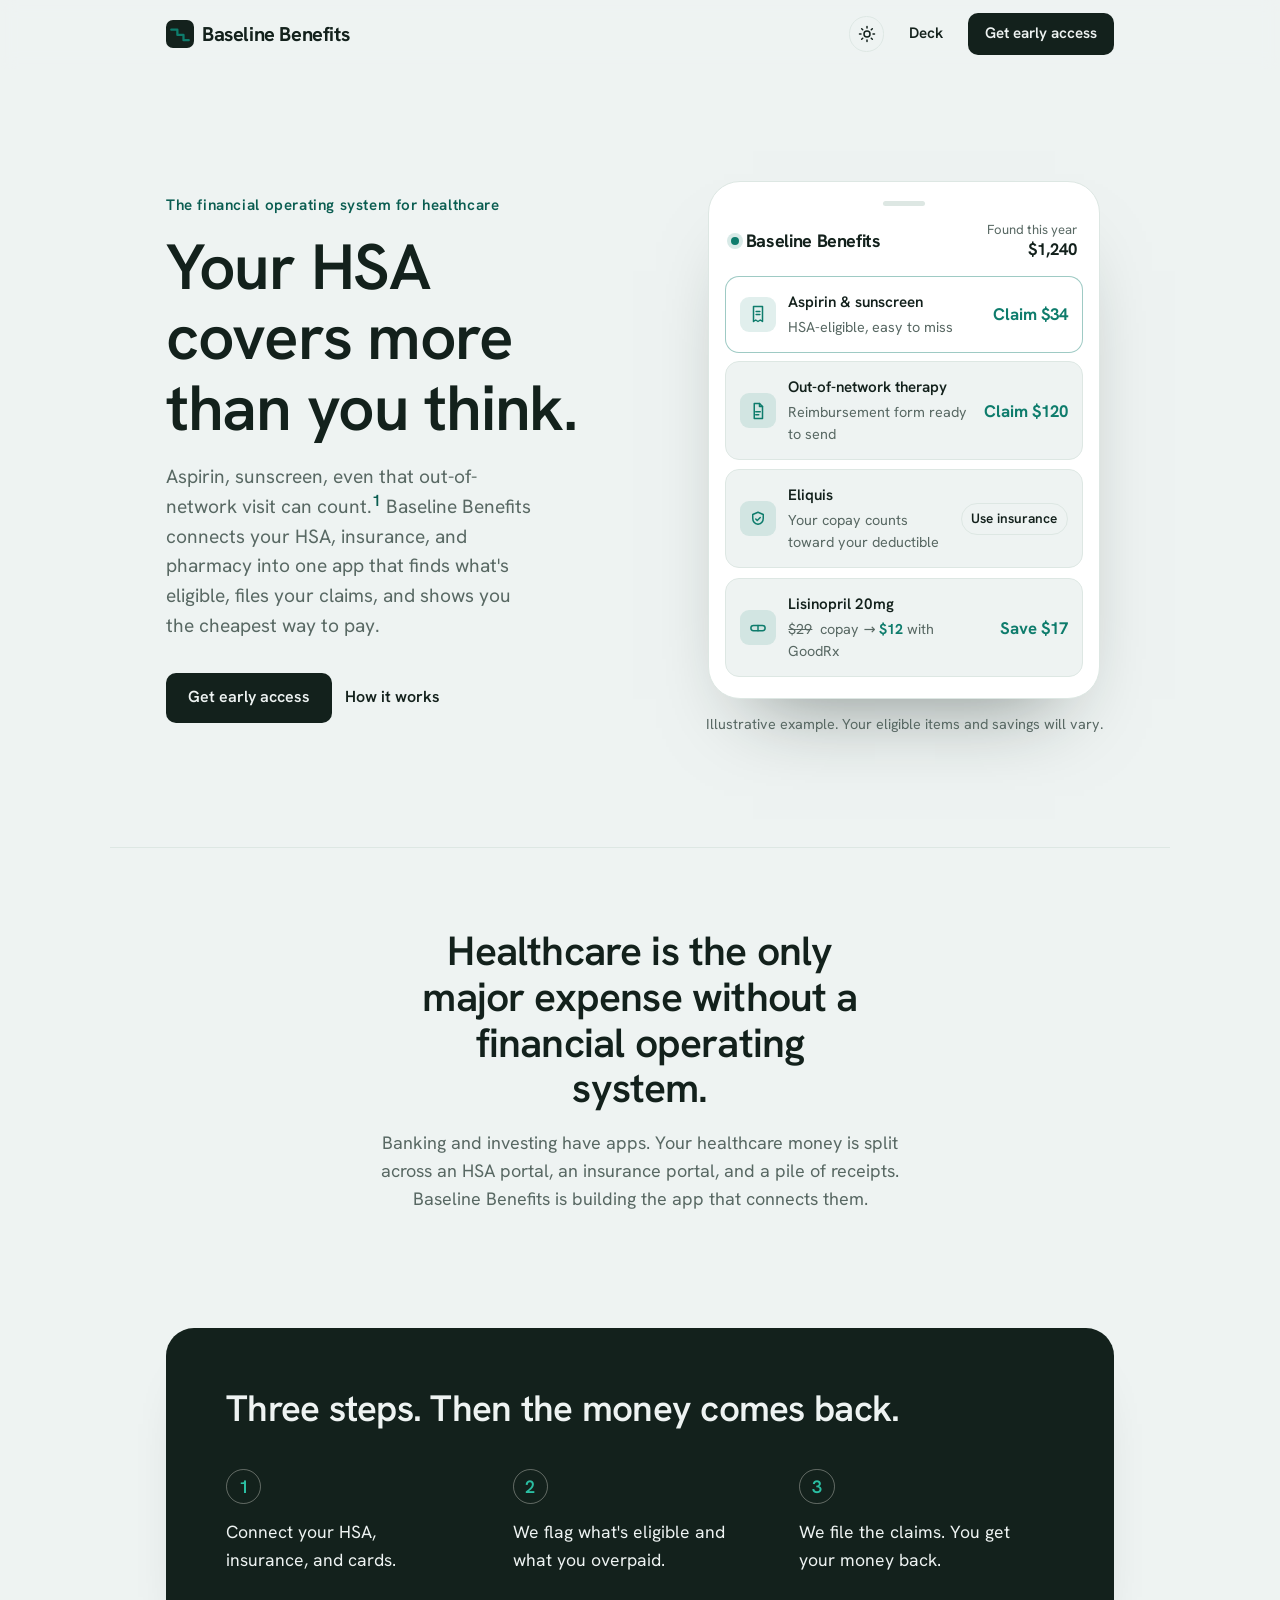
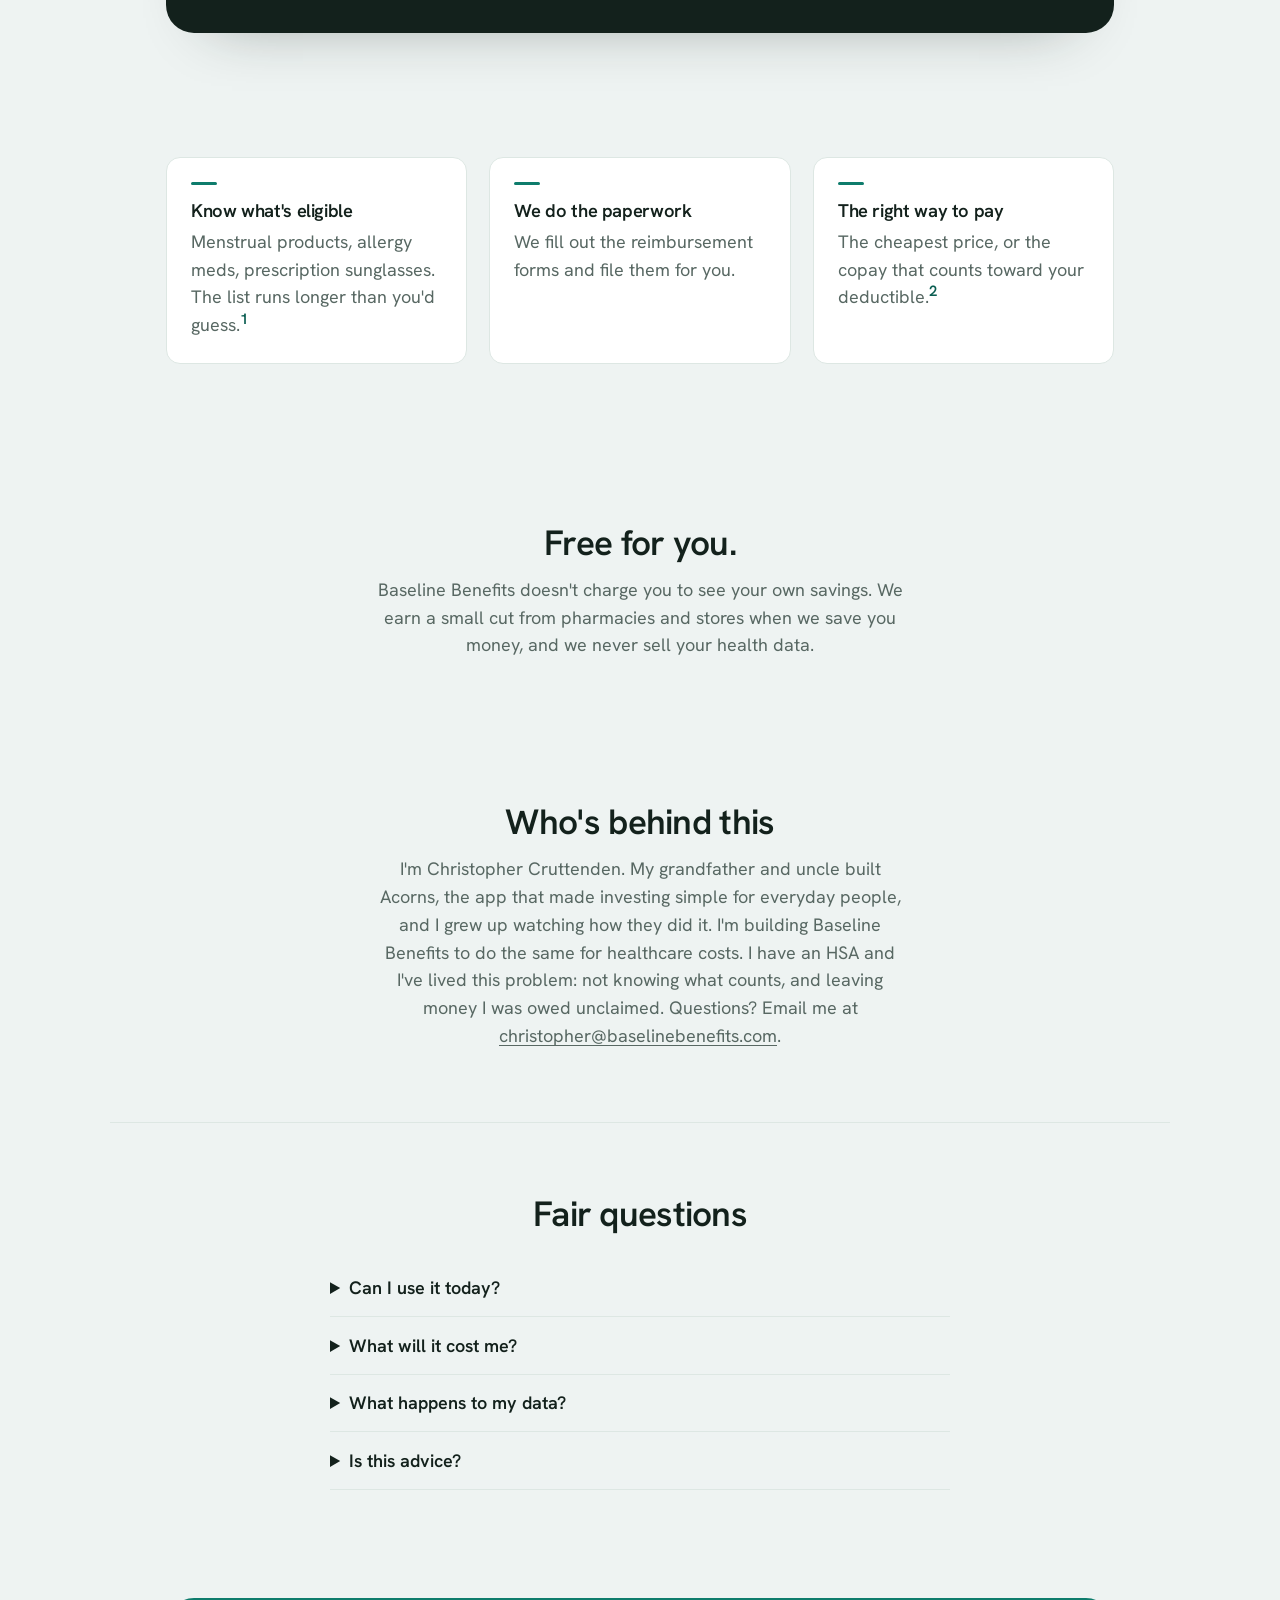
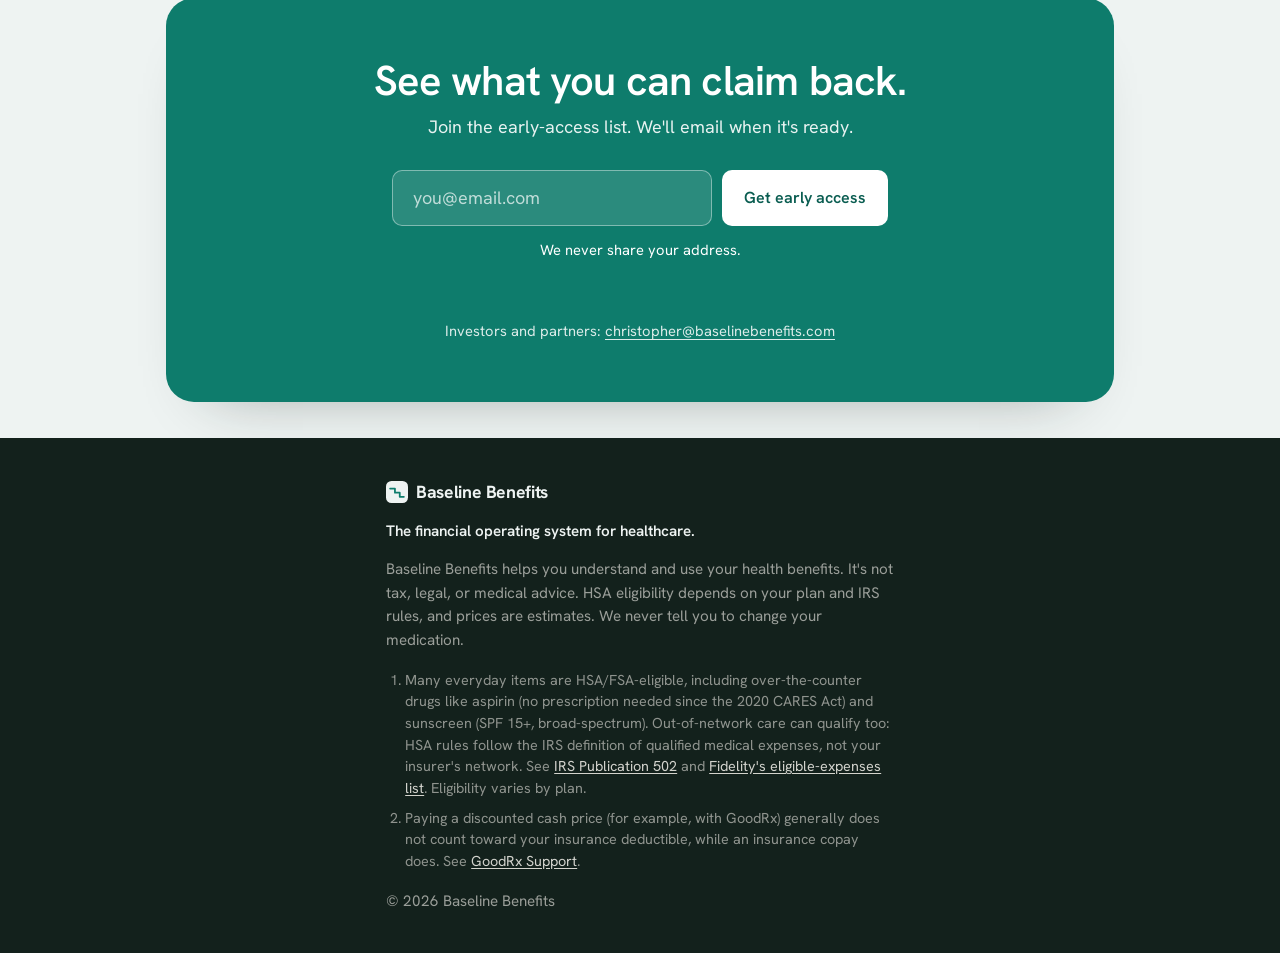
==== commit 9301da1d: "Audit pass: fix invisible submit button, dark-mode contrast, focus rings, mobile nav/deck bugs; add " ====
--- a/index.html
+++ b/index.html
@@ -3,6 +3,87 @@
 <head>
   <meta charset="UTF-8" />
   <meta name="viewport" content="width=device-width, initial-scale=1.0" />
+
+  <title>Baseline Benefits · The Financial Operating System for Healthcare</title>
+  <meta name="description" content="Your HSA covers more than you think. Baseline Benefits finds what's eligible, files your claims, and shows you the cheapest way to pay. Join the waitlist." />
+  <meta name="robots" content="index, follow, max-image-preview:large, max-snippet:-1, max-video-preview:-1" />
+  <link rel="canonical" href="https://baselinebenefits.com/" />
+  <meta name="theme-color" content="#EEF3F2" media="(prefers-color-scheme: light)" />
+  <meta name="theme-color" content="#0f1a16" media="(prefers-color-scheme: dark)" />
+
+  <!-- Open Graph -->
+  <meta property="og:site_name" content="Baseline Benefits" />
+  <meta property="og:locale" content="en_US" />
+  <meta property="og:type" content="website" />
+  <meta property="og:url" content="https://baselinebenefits.com/" />
+  <meta property="og:title" content="Baseline Benefits · The Financial Operating System for Healthcare" />
+  <meta property="og:description" content="Your HSA covers more than you think. Baseline Benefits connects your HSA, insurance, and pharmacy to find what's eligible, file your claims, and show you the cheapest way to pay." />
+  <meta property="og:image" content="https://baselinebenefits.com/og.png" />
+  <meta property="og:image:width" content="1200" />
+  <meta property="og:image:height" content="630" />
+  <meta property="og:image:alt" content="Baseline Benefits — the financial operating system for healthcare" />
+
+  <!-- Twitter -->
+  <meta name="twitter:card" content="summary_large_image" />
+  <meta name="twitter:title" content="Baseline Benefits · The Financial Operating System for Healthcare" />
+  <meta name="twitter:description" content="Your HSA covers more than you think. Baseline Benefits finds what's eligible, files your claims, and shows you the cheapest way to pay." />
+  <meta name="twitter:image" content="https://baselinebenefits.com/og.png" />
+  <meta name="twitter:image:alt" content="Baseline Benefits — the financial operating system for healthcare" />
+
+  <link rel="icon" href="/favicon.svg" type="image/svg+xml" />
+
+  <link rel="apple-touch-icon" href="/apple-touch-icon.png" />
+
+  <link rel="preload" href="/fonts/hanken-grotesk.woff2" as="font" type="font/woff2" crossorigin />
+
+  <script>(function(){try{var t=localStorage.getItem('theme')||(matchMedia('(prefers-color-scheme: dark)').matches?'dark':'light');document.documentElement.setAttribute('data-theme',t);}catch(e){}})();</script>
+
+  <link rel="stylesheet" href="styles.css" />
+
+  <script type="application/ld+json">
+  {
+    "@context": "https://schema.org",
+    "@graph": [
+      {
+        "@type": "Organization",
+        "@id": "https://baselinebenefits.com/#org",
+        "name": "Baseline Benefits",
+        "url": "https://baselinebenefits.com/",
+        "logo": "https://baselinebenefits.com/apple-touch-icon.png",
+        "image": "https://baselinebenefits.com/og.png",
+        "email": "christopher@baselinebenefits.com",
+        "slogan": "The financial operating system for healthcare",
+        "description": "Baseline Benefits connects your HSA, insurance, and pharmacy into one app that finds what's eligible, files your claims, and shows you the cheapest way to pay.",
+        "foundingDate": "2026",
+        "founder": {
+          "@type": "Person",
+          "name": "Christopher Cruttenden",
+          "jobTitle": "Founder",
+          "email": "christopher@baselinebenefits.com",
+          "url": "https://baselinebenefits.com/#founder"
+        }
+      },
+      {
+        "@type": "WebSite",
+        "@id": "https://baselinebenefits.com/#website",
+        "url": "https://baselinebenefits.com/",
+        "name": "Baseline Benefits",
+        "inLanguage": "en-US",
+        "publisher": { "@id": "https://baselinebenefits.com/#org" }
+      },
+      {
+        "@type": "FAQPage",
+        "@id": "https://baselinebenefits.com/#faq",
+        "mainEntity": [
+          { "@type": "Question", "name": "Can I use it today?", "acceptedAnswer": { "@type": "Answer", "text": "Not yet. We're building now, and the waitlist gets first access. You'll get one email when it's ready." } },
+          { "@type": "Question", "name": "What will it cost me?", "acceptedAnswer": { "@type": "Answer", "text": "Nothing. We earn a small cut from pharmacies and stores when we save you money, never from you." } },
+          { "@type": "Question", "name": "What happens to my data?", "acceptedAnswer": { "@type": "Answer", "text": "Today we store your email and use it to tell you when the app is ready. Once you connect accounts, your data is used to find your savings. We never sell it." } },
+          { "@type": "Question", "name": "Is this advice?", "acceptedAnswer": { "@type": "Answer", "text": "No. Baseline Benefits helps you use the benefits you already have. We don't give medical, tax, or legal advice, and we never suggest changing your medication." } }
+        ]
+      }
+    ]
+  }
+  </script>
 
   <!-- Google Analytics (GA4) -->
   <script async src="https://www.googletagmanager.com/gtag/js?id=G-0JN7B5VVE1"></script>
@@ -20,25 +101,6 @@
       y=l.getElementsByTagName(r)[0];y.parentNode.insertBefore(t,y);
     })(window, document, "clarity", "script", "xdabrymzb3");
   </script>
-
-  <title>Baseline Benefits · The Financial Operating System for Healthcare</title>
-  <meta name="description" content="Healthcare is the only major expense without a financial operating system. Baseline Benefits connects your HSA, insurance, and pharmacy to find what's eligible, file your claims, and show you the cheapest way to pay." />
-  <meta name="theme-color" content="#13211C" />
-  <meta property="og:title" content="Baseline Benefits · The Financial Operating System for Healthcare" />
-  <meta property="og:description" content="Your HSA covers more than you think. Baseline Benefits makes every healthcare dollar go further." />
-  <meta property="og:type" content="website" />
-  <meta property="og:url" content="https://baselinebenefits.com" />
-  <link rel="canonical" href="https://baselinebenefits.com" />
-
-  <link rel="icon" href="data:image/svg+xml,%3Csvg xmlns='http://www.w3.org/2000/svg' viewBox='0 0 32 32'%3E%3Crect width='32' height='32' rx='8' fill='%2313211C'/%3E%3Cpath d='M6 11 H13 V17 H20 V23 H26' fill='none' stroke='%230E7C6C' stroke-width='2.6' stroke-linecap='round' stroke-linejoin='round'/%3E%3C/svg%3E" />
-
-  <link rel="preconnect" href="https://fonts.googleapis.com" />
-  <link rel="preconnect" href="https://fonts.gstatic.com" crossorigin />
-  <link href="https://fonts.googleapis.com/css2?family=Hanken+Grotesk:wght@400;500;600;700&display=swap" rel="stylesheet" />
-
-  <script>(function(){try{var t=localStorage.getItem('theme')||(matchMedia('(prefers-color-scheme: dark)').matches?'dark':'light');document.documentElement.setAttribute('data-theme',t);}catch(e){}})();</script>
-
-  <link rel="stylesheet" href="styles.css" />
 </head>
 <body>
   <a class="skip-link" href="#top">Skip to content</a>
@@ -49,10 +111,10 @@
           <rect width="32" height="32" rx="8" fill="var(--ink)"/>
           <path d="M6 11 H13 V17 H20 V23 H26" fill="none" stroke="var(--accent)" stroke-width="2.6" stroke-linecap="round" stroke-linejoin="round"/>
         </svg>
-        Baseline Benefits
+        <span class="brand__name">Baseline Benefits</span>
       </a>
       <span class="nav__right">
-        <button id="themeToggle" class="theme-toggle" type="button" aria-label="Toggle dark mode" title="Toggle theme">
+        <button id="themeToggle" class="theme-toggle" type="button" aria-label="Dark mode" title="Dark mode">
           <svg class="i-moon" viewBox="0 0 24 24" width="18" height="18" aria-hidden="true" fill="none" stroke="currentColor" stroke-width="2" stroke-linecap="round" stroke-linejoin="round"><path d="M21 12.8A9 9 0 1 1 11.2 3 7 7 0 0 0 21 12.8z"/></svg>
           <svg class="i-sun" viewBox="0 0 24 24" width="18" height="18" aria-hidden="true" fill="none" stroke="currentColor" stroke-width="2" stroke-linecap="round" stroke-linejoin="round"><circle cx="12" cy="12" r="4"/><path d="M12 2v2M12 20v2M4.9 4.9l1.4 1.4M17.7 17.7l1.4 1.4M2 12h2M20 12h2M4.9 19.1l1.4-1.4M17.7 6.3l1.4-1.4"/></svg>
         </button>
@@ -69,8 +131,8 @@
         <p class="eyebrow">The financial operating system for healthcare</p>
         <h1 class="reveal">Your HSA covers more than you think.</h1>
         <p class="lede reveal" style="--d:.08s">
-          Aspirin, sunscreen, even that out-of-network visit can be eligible.<sup><a href="#n1">1</a></sup>
-          That's just the start. Baseline Benefits connects your HSA, insurance, and pharmacy into one app
+          Aspirin, sunscreen, even that out-of-network visit can count.<sup><a href="#n1">1</a></sup>
+          Baseline Benefits connects your HSA, insurance, and pharmacy into one app
           that finds what's eligible, files your claims, and shows you the cheapest way to pay.
         </p>
         <div class="hero__cta reveal" style="--d:.16s">
@@ -113,7 +175,7 @@
             </span>
             <span class="fcard__body">
               <span class="fcard__title">Eliquis</span>
-              <span class="fcard__sub">Keep your copay, it counts toward your deductible</span>
+              <span class="fcard__sub">Your copay counts toward your deductible</span>
             </span>
             <span class="fcard__rec">Use insurance</span>
           </li>
@@ -136,7 +198,7 @@
     <!-- BIG IDEA -->
     <section class="wrap bigidea">
       <h2>Healthcare is the only major expense without a financial operating system.</h2>
-      <p>Banking and investing have apps. Healthcare still runs on paperwork. Baseline Benefits is building it.</p>
+      <p>Banking and investing have apps. Your healthcare money is split across an HSA portal, an insurance portal, and a pile of receipts. Baseline Benefits is building the app that connects them.</p>
     </section>
 
     <!-- HOW -->
@@ -158,11 +220,11 @@
       <ul class="points">
         <li class="reveal">
           <h3>Know what's eligible</h3>
-          <p>More counts than you'd guess. Aspirin, sunscreen, even some out-of-network care.</p>
+          <p>Menstrual products, allergy meds, prescription sunglasses. The list runs longer than you'd guess.<sup><a href="#n1">1</a></sup></p>
         </li>
         <li class="reveal" style="--d:.08s">
           <h3>We do the paperwork</h3>
-          <p>Reimbursement forms filled out and filed, so the money actually comes back.</p>
+          <p>We fill out the reimbursement forms and file them for you.</p>
         </li>
         <li class="reveal" style="--d:.16s">
           <h3>The right way to pay</h3>
@@ -175,6 +237,33 @@
     <section class="wrap money">
       <h2>Free for you.</h2>
       <p>Baseline Benefits doesn't charge you to see your own savings. We earn a small cut from pharmacies and stores when we save you money, and we never sell your health data.</p>
+    </section>
+
+    <!-- FOUNDER -->
+    <section class="wrap money" id="founder">
+      <h2>Who's behind this</h2>
+      <p>I'm Christopher Cruttenden. My grandfather and uncle built Acorns, the app that made investing simple for everyday people, and I grew up watching how they did it. I'm building Baseline Benefits to do the same for healthcare costs. I have an HSA and I've lived this problem: not knowing what counts, and leaving money I was owed unclaimed. Questions? Email me at <a href="mailto:christopher@baselinebenefits.com">christopher@baselinebenefits.com</a>.</p>
+    </section>
+
+    <!-- FAQ -->
+    <section class="wrap faq" id="faq">
+      <h2>Fair questions</h2>
+      <details>
+        <summary>Can I use it today?</summary>
+        <p>Not yet. We're building now, and the waitlist gets first access. You'll get one email when it's ready.</p>
+      </details>
+      <details>
+        <summary>What will it cost me?</summary>
+        <p>Nothing. We earn a small cut from pharmacies and stores when we save you money, never from you.</p>
+      </details>
+      <details>
+        <summary>What happens to my data?</summary>
+        <p>Today we store your email and use it to tell you when the app is ready. Once you connect accounts, your data is used to find your savings. We never sell it.</p>
+      </details>
+      <details>
+        <summary>Is this advice?</summary>
+        <p>No. Baseline Benefits helps you use the benefits you already have. We don't give medical, tax, or legal advice, and we never suggest changing your medication.</p>
+      </details>
     </section>
 
     <!-- CTA -->
@@ -186,8 +275,9 @@
           <form class="cta__form reveal" style="--d:.12s" id="waitlist" novalidate>
             <label class="sr-only" for="email">Email address</label>
             <input type="email" id="email" name="email" placeholder="you@email.com" required autocomplete="email" />
-            <button type="submit" class="btn btn--light">Request access</button>
+            <button type="submit" class="btn btn--light">Get early access</button>
           </form>
+          <p class="cta__note reveal" style="--d:.14s">We never share your address.</p>
           <p class="cta__msg" id="ctaMsg" role="status" aria-live="polite"></p>
           <p class="cta__alt reveal">Investors and partners: <a href="mailto:christopher@baselinebenefits.com">christopher@baselinebenefits.com</a></p>
         </div>
@@ -207,7 +297,7 @@
       <p class="footer__tag">The financial operating system for healthcare.</p>
       <p>Baseline Benefits helps you understand and use your health benefits. It's not tax, legal, or medical advice. HSA eligibility depends on your plan and IRS rules, and prices are estimates. We never tell you to change your medication.</p>
       <ol class="footer__notes">
-        <li id="n1">Many everyday items are HSA/FSA-eligible, including over-the-counter drugs like aspirin (no prescription needed since the 2020 CARES Act) and sunscreen (SPF 15+, broad-spectrum). See <a href="https://www.irs.gov/publications/p502" target="_blank" rel="noopener">IRS Publication 502</a> and <a href="https://www.fidelity.com/learning-center/smart-money/hsa-and-fsa-eligible-expenses" target="_blank" rel="noopener">Fidelity's eligible-expenses list</a>. Eligibility varies by plan.</li>
+        <li id="n1">Many everyday items are HSA/FSA-eligible, including over-the-counter drugs like aspirin (no prescription needed since the 2020 CARES Act) and sunscreen (SPF 15+, broad-spectrum). Out-of-network care can qualify too: HSA rules follow the IRS definition of qualified medical expenses, not your insurer's network. See <a href="https://www.irs.gov/publications/p502" target="_blank" rel="noopener">IRS Publication 502</a> and <a href="https://www.fidelity.com/learning-center/smart-money/hsa-and-fsa-eligible-expenses" target="_blank" rel="noopener">Fidelity's eligible-expenses list</a>. Eligibility varies by plan.</li>
         <li id="n2">Paying a discounted cash price (for example, with GoodRx) generally does not count toward your insurance deductible, while an insurance copay does. See <a href="https://support.goodrx.com/hc/en-us/articles/115004950383-Do-purchases-with-GoodRx-count-towards-my-deductible" target="_blank" rel="noopener">GoodRx Support</a>.</li>
       </ol>
       <p class="footer__legal">© 2026 Baseline Benefits</p>
--- a/styles.css
+++ b/styles.css
@@ -1,4 +1,13 @@
 /* Baseline — lean, one typeface, minimal emphasis */
+
+@font-face {
+  font-family: "Hanken Grotesk";
+  font-style: normal;
+  font-weight: 400 800;
+  font-display: swap;
+  src: url("/fonts/hanken-grotesk.woff2") format("woff2");
+  unicode-range: U+0000-00FF, U+0131, U+0152-0153, U+02BB-02BC, U+02C6, U+02DA, U+02DC, U+0304, U+0308, U+0329, U+2000-206F, U+20AC, U+2122, U+2191, U+2193, U+2212, U+2215, U+FEFF, U+FFFD;
+}
 
 :root {
   --paper: #EEF3F2;
@@ -42,8 +51,8 @@
 }
 .btn--solid { background: var(--ink); color: var(--paper); }
 .btn--solid:hover { background: var(--accent-2); }
-.btn--light { background: var(--accent); color: #fff; }
-.btn--light:hover { background: #0f8273; }
+.btn--light { background: #fff; color: var(--accent-2); }
+.btn--light:hover { background: rgba(255,255,255,.88); }
 .btn--text { background: none; color: var(--ink); padding-inline: 0.4em; }
 .btn--text:hover { color: var(--accent); }
 
@@ -191,8 +200,6 @@
   --ink:   #e9f1ee;
   --muted: #9fb2ab;
   --line:  #2a3a33;
-  --accent: #1ab598;
-  --accent-2: #149a80;
 }
 /* components that used --ink as a dark surface, retuned for a dark page */
 :root[data-theme="dark"] .nav { background: rgba(15,26,22,.85); }
@@ -228,3 +235,46 @@
 
 /* honor reduced-motion */
 @media (prefers-reduced-motion: reduce) { html { scroll-behavior: auto; } }
+
+/* teal-as-text contrast repairs (light ink panel + dark theme) */
+.steps .num { color: #2bbfa3; }
+:root[data-theme="dark"] .fcard__val,
+:root[data-theme="dark"] .fcard__sub b,
+:root[data-theme="dark"] .fcard__icon { color: var(--accent-text); }
+:root[data-theme="dark"] .btn--text:hover,
+:root[data-theme="dark"] .theme-toggle:hover { color: var(--accent-text); }
+
+/* focus rings on colored surfaces (non-text contrast 3:1) */
+.panel--accent :focus-visible, .panel--dark :focus-visible, .footer :focus-visible { outline-color: #fff; }
+.cta__form input:focus-visible { outline: 2px solid #fff; outline-offset: 2px; }
+
+/* anchors shouldn't land under the 68px sticky nav */
+#how, #cta, #n1, #n2, #founder, #faq { scroll-margin-top: 84px; }
+
+/* nav at phone widths */
+.nav .btn, .brand { white-space: nowrap; }
+@media (max-width: 620px) {
+  .nav .btn { font-size: .9rem; padding: .5em .75em; }
+  .nav__right { gap: .35rem; }
+  .brand { font-size: 1.05rem; }
+  .nav .brand svg { width: 24px; height: 24px; }
+}
+@media (max-width: 430px) {
+  .nav .brand__name { display: none; }
+}
+
+/* founder */
+.money p a { text-decoration: underline; text-underline-offset: 3px; }
+
+/* faq */
+.faq { padding-block: clamp(2.5rem, 6vw, 4.5rem); border-top: 1px solid var(--line); }
+.faq h2 { font-size: clamp(1.6rem, 3.5vw, 2.2rem); text-align: center; }
+.faq details { max-width: 62ch; margin-inline: auto; padding: .9rem 0; border-bottom: 1px solid var(--line); }
+.faq details:first-of-type { margin-top: 1.6rem; }
+.faq summary { font-weight: 600; cursor: pointer; }
+.faq summary:hover { color: var(--accent-text); }
+.faq details p { color: var(--muted); margin-top: .5rem; }
+.faq summary:focus-visible { outline: 2px solid var(--accent-text); outline-offset: 2px; border-radius: 4px; }
+
+/* privacy note at the form */
+.cta__note { margin-top: .8rem; font-size: .92rem; color: #fff; }
